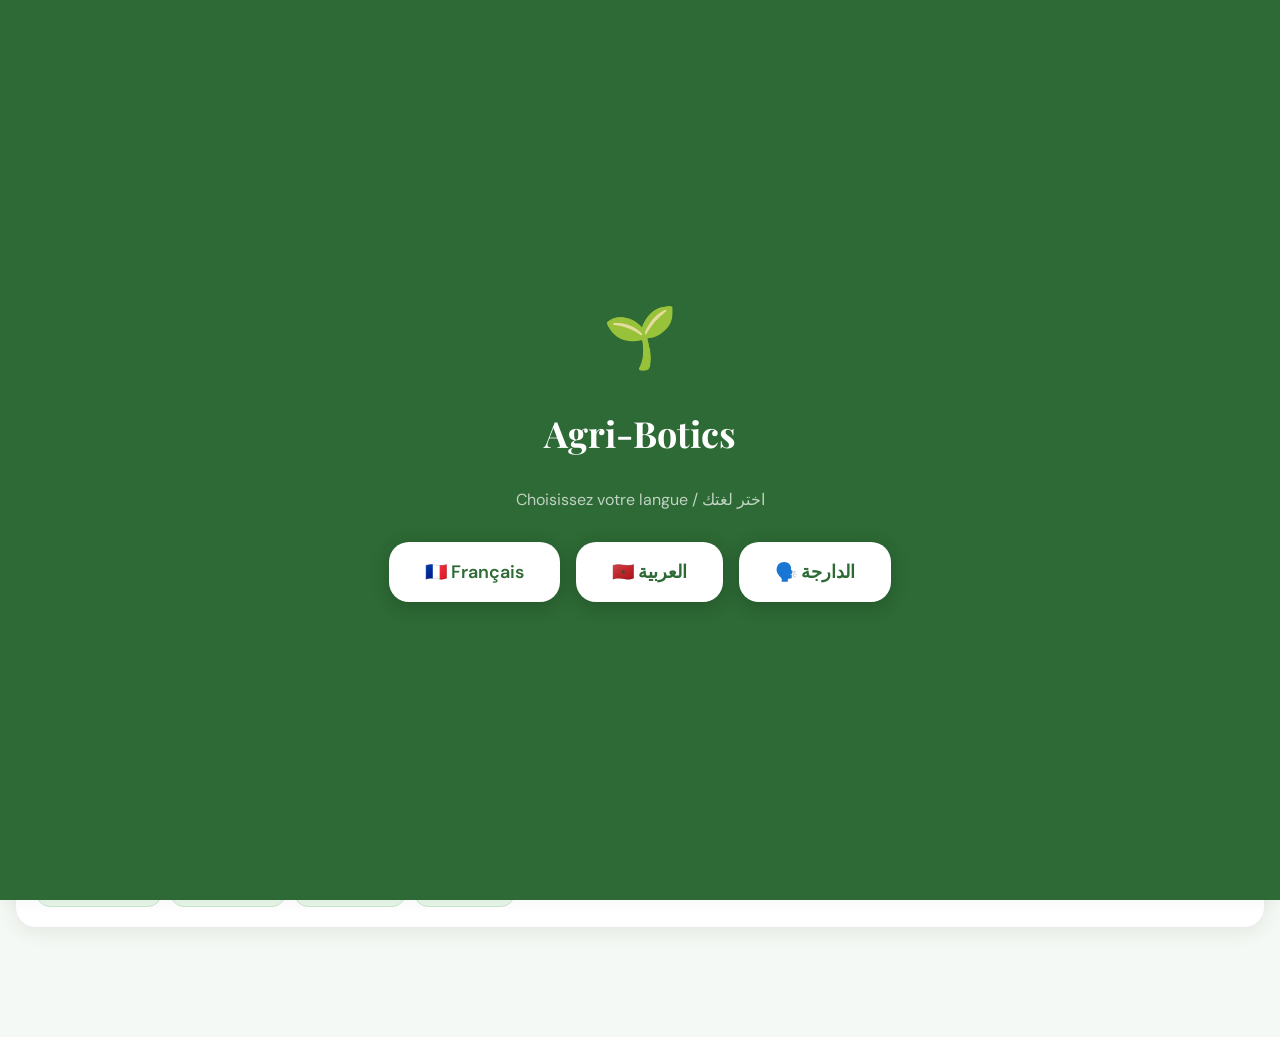
==== frontend/agribotics_v5.html @ 484e6eec "refactor: reorganize project into frontend/, backend/, raspberry_pi/ folders Agent-Logs-Url: https:/" ====
<!DOCTYPE html>
<html lang="fr">
<head>
<meta charset="UTF-8">
<meta name="viewport" content="width=device-width, initial-scale=1.0">
<title>Agri-Botics</title>
<link href="https://fonts.googleapis.com/css2?family=Playfair+Display:wght@700&family=DM+Sans:wght@300;400;500;600&display=swap" rel="stylesheet">
<link rel="stylesheet" href="css/style.css">
</head>
<body>

<!-- TOAST -->
<div class="toast" id="toast"></div>

<!-- LANGUAGE SCREEN -->
<div id="lang-screen">
  <div style="font-size:60px">🌱</div>
  <h1>Agri-Botics</h1>
  <p>Choisissez votre langue / اختر لغتك</p>
  <div class="lang-btns">
    <button class="lang-btn" onclick="chooseLang('fr')">🇫🇷 Français</button>
    <button class="lang-btn" onclick="chooseLang('ar')">🇲🇦 العربية</button>
    <button class="lang-btn" onclick="chooseLang('da')">🗣️ الدارجة</button>
  </div>
</div>

<!-- HEADER -->
<header>
  <h1>🌱 Agri-Botics</h1>
  <div class="header-right">
    <div class="status-dot"></div>
    <span class="status-txt" id="statusTxt">Robot actif</span>
    <span class="lang-badge" onclick="document.getElementById('lang-screen').style.display='flex'" id="langBadge">FR</span>
  </div>
</header>

<!-- PAGES -->
<main class="main">

  <!-- ===== PAGE AGRICULTEUR ===== -->
  <div class="page active" id="page-farmer">

    <div class="farmer-greeting">
      <div class="greeting-emoji">👨‍🌾</div>
      <h2 id="greet-title">Bonjour !</h2>
      <p id="greet-sub">Voici l'état de votre champ aujourd'hui</p>
    </div>

    <div class="gauge-grid">
      <div class="gauge-card warn">
        <div class="gauge-emoji">💧</div>
        <div class="gauge-label" id="lbl-water">Eau dans le sol</div>
        <div class="gauge-faces">
          <span class="gauge-face">😰</span>
          <span class="gauge-face active">😐</span>
          <span class="gauge-face">😊</span>
        </div>
        <span class="gauge-status warn" id="stat-water">Arrosage bientôt</span>
      </div>
      <div class="gauge-card good">
        <div class="gauge-emoji">🧪</div>
        <div class="gauge-label" id="lbl-ph">Qualité du sol</div>
        <div class="gauge-faces">
          <span class="gauge-face">😰</span>
          <span class="gauge-face">😐</span>
          <span class="gauge-face active">😊</span>
        </div>
        <span class="gauge-status good" id="stat-ph">Très bien !</span>
      </div>
      <div class="gauge-card bad">
        <div class="gauge-emoji">⚡</div>
        <div class="gauge-label" id="lbl-npk">Conductivité (Salinité)</div>
        <div class="gauge-faces">
          <span class="gauge-face">😰</span>
          <span class="gauge-face">😐</span>
          <span class="gauge-face active">😊</span>
        </div>
        <span class="gauge-status good" id="stat-npk">Sels équilibrés</span>
      </div>
      <div class="gauge-card good">
        <div class="gauge-emoji">🌡️</div>
        <div class="gauge-label" id="lbl-temp">Température</div>
        <div class="gauge-faces">
          <span class="gauge-face">😰</span>
          <span class="gauge-face">😐</span>
          <span class="gauge-face active">😊</span>
        </div>
        <span class="gauge-status good" id="stat-temp">Parfait !</span>
      </div>
    </div>

    <!-- CHATBOT -->
    <div class="chatbot-card">
      <div class="chatbot-title">🎙️ <span id="chat-title">Posez votre question</span></div>
      <div class="chat-messages" id="chatMessages">
        <div class="chat-bubble bot" id="chat-welcome">Bonjour ! Je suis votre assistant agricole. Posez-moi une question sur votre champ, ou appuyez sur le micro pour parler 🎙️</div>
      </div>
      <div class="chat-input-row">
        <input class="chat-input" id="chatInput" placeholder="Écrire une question..." onkeypress="if(event.key==='Enter')sendChat()"/>
        <button class="mic-btn" id="micBtn" onclick="toggleMic()">🎙️</button>
        <button class="send-btn" onclick="sendChat()">➤</button>
      </div>
      <div class="suggested-questions" id="sugQuestions">
        <span class="sug-q" onclick="askSuggested(this)">💧 Quand arroser ?</span>
        <span class="sug-q" onclick="askSuggested(this)">🌿 Quel engrais ?</span>
        <span class="sug-q" onclick="askSuggested(this)">📍 Quelle zone ?</span>
        <span class="sug-q" onclick="askSuggested(this)">🤖 Robot où ?</span>
      </div>
    </div>
  </div>

  <!-- ===== PAGE EXPERT ===== -->
  <div class="page" id="page-expert">
    <div class="expert-section">
      <div class="section-title">📊 Données sol — Dernière mesure</div>
      <div class="data-grid">
        <div class="data-card warn">
          <div class="data-name">Humidité</div>
          <div class="data-value">42<span class="data-unit"> %</span></div>
          <div class="data-range">Optimal : 50–70%</div>
          <div class="data-bar"><div class="data-bar-fill" style="width:60%;background:var(--orange)"></div></div>
        </div>
        <div class="data-card">
          <div class="data-name">pH</div>
          <div class="data-value">6.4</div>
          <div class="data-range">Optimal : 6.0–7.0</div>
          <div class="data-bar"><div class="data-bar-fill" style="width:72%;background:var(--green-light)"></div></div>
        </div>
        <div class="data-card">
          <div class="data-name">Conductivité (Salinité)</div>
          <div class="data-value">1.8<span class="data-unit"> mS/cm</span></div>
          <div class="data-range">Seuil : &lt; 3.0 mS/cm</div>
          <div class="data-bar"><div class="data-bar-fill" style="width:60%;background:var(--green-light)"></div></div>
        </div>
        <div class="data-card">
          <div class="data-name">Température</div>
          <div class="data-value">18<span class="data-unit"> °C</span></div>
          <div class="data-range">Optimal : 15–25°C</div>
          <div class="data-bar"><div class="data-bar-fill" style="width:52%;background:var(--green-light)"></div></div>
        </div>
      </div>
    </div>

    <div class="expert-section">
      <div class="section-title">🌿 NPK — mg/kg</div>
      <div class="npk-row">
        <div class="npk-card" style="border-top:3px solid #2d6a35">
          <div class="npk-letter" style="color:#2d6a35">N</div>
          <div class="npk-name">Azote</div>
          <div class="npk-val" style="color:var(--red)">18</div>
          <div class="npk-unit">mg/kg <br><span style="color:var(--red);font-size:10px">▼ Déficit (seuil: 30)</span></div>
        </div>
        <div class="npk-card" style="border-top:3px solid #a8d5ae">
          <div class="npk-letter" style="color:#a8d5ae">P</div>
          <div class="npk-name">Phosphore</div>
          <div class="npk-val" style="color:var(--green)">64</div>
          <div class="npk-unit">mg/kg <br><span style="color:var(--green);font-size:10px">✓ Normal (40–80)</span></div>
        </div>
        <div class="npk-card" style="border-top:3px solid #f9c74f">
          <div class="npk-letter" style="color:#f9c74f">K</div>
          <div class="npk-name">Potassium</div>
          <div class="npk-val" style="color:var(--green)">185</div>
          <div class="npk-unit">mg/kg <br><span style="color:var(--green);font-size:10px">✓ Optimal (150–250)</span></div>
        </div>
      </div>
    </div>

    <div class="expert-section">
      <div class="section-title">📈 Historique pH — 7 jours</div>
      <div class="history-card">
        <canvas id="phHistChart" height="80"></canvas>
      </div>
    </div>

    <div class="expert-section">
      <div class="section-title">🤖 État robot</div>
      <div class="data-grid">
        <div class="data-card">
          <div class="data-name">Batterie</div>
          <div class="data-value">74<span class="data-unit"> %</span></div>
          <div class="data-bar"><div class="data-bar-fill" style="width:74%;background:var(--green-light)"></div></div>
        </div>
        <div class="data-card">
          <div class="data-name">Panneau solaire</div>
          <div class="data-value">61<span class="data-unit"> %</span></div>
          <div class="data-bar"><div class="data-bar-fill" style="width:61%;background:#f9c74f"></div></div>
        </div>
        <div class="data-card">
          <div class="data-name">Mesures effectuées</div>
          <div class="data-value">17<span class="data-unit"> /36</span></div>
          <div class="data-bar"><div class="data-bar-fill" style="width:47%;background:var(--green-light)"></div></div>
        </div>
        <div class="data-card">
          <div class="data-name">Zone active</div>
          <div class="data-value" style="font-size:18px">A3</div>
          <div class="data-range">Point 17 en cours</div>
        </div>
      </div>
    </div>
  </div>

  <!-- ===== PAGE CARTE ===== -->
  <div class="page" id="page-map">
    <div class="map-var-scroll" id="mapVarBtns">
      <button class="map-var-btn active" onclick="setVar('humidity',this)">💧 Humidité</button>
      <button class="map-var-btn" onclick="setVar('ph',this)">🧪 pH</button>
      <button class="map-var-btn" onclick="setVar('ec',this)">⚡ Conductivité (Salinité)</button>
      <button class="map-var-btn" onclick="setVar('temp',this)">🌡️ Température</button>
      <button class="map-var-btn" onclick="setVar('npk',this)">🌿 NPK</button>
      <button class="map-var-btn" onclick="setVar('reco',this)">💡 Recommandations</button>
    </div>
    <div class="map-wrap">
      <div class="map-title" id="mapVarLabel">💧 Humidité du sol</div>
      <div class="map-container">
        <canvas id="fieldMap" height="360"></canvas>
        <div class="map-tooltip" id="mapTooltip"></div>
      </div>
      <div id="mapScaleBar" class="map-scale-bar"></div>
      <div id="mapScaleLabels" class="map-scale-labels"></div>
      <div class="map-legend-wrap" id="mapLegend"></div>
    </div>
    <div class="zone-detail" id="zoneDetail">
      <div class="zone-detail-title" id="zoneDetailTitle"></div>
      <div class="zone-tags" id="zoneDetailTags"></div>
    </div>
  </div>


  <!-- ===== PAGE RECOMMANDATIONS ===== -->
  <div class="page" id="page-reco">

    <!-- Hero météo -->
    <div class="reco-hero">
      <h2>💡 Centre de Recommandations</h2>
      <p>IA + Open-Meteo · Ben Guerir, Maroc</p>
      <div class="reco-weather-row">
        <div class="reco-weather-chip">☀️ 24°C</div>
        <div class="reco-weather-chip">💧 12% HR</div>
        <div class="reco-weather-chip">🌬️ 18 km/h</div>
        <div class="reco-weather-chip">🌧️ 0 mm/3j</div>
      </div>
    </div>

    <!-- Onglets des 3 modules -->
    <div class="reco-tabs">
      <button class="reco-tab active" onclick="showRecoTab('practices',this)">
        <span class="rtab-icon">🧪</span>
        <span>Pratiques sol</span>
      </button>
      <button class="reco-tab tab-culture" onclick="showRecoTab('cultures',this)">
        <span class="rtab-icon">🌾</span>
        <span>Cultures</span>
      </button>
      <button class="reco-tab tab-temporal" onclick="showRecoTab('temporal',this)">
        <span class="rtab-icon">📈</span>
        <span>Évolution</span>
      </button>
    </div>

    <!-- ── SOUS-PAGE 1 : PRATIQUES SOL ── -->
    <div class="reco-subpage active" id="reco-practices">

      <!-- Prévisions météo 5 jours -->
      <div class="weather-banner">
        <div class="weather-main-icon">☀️</div>
        <div class="weather-info">
          <div class="w-temp">24°C</div>
          <div class="w-desc">Ciel dégagé · Ben Guerir</div>
          <div class="w-detail">Vent 18 km/h · Humidité air 12% · Pression 1013 hPa</div>
        </div>
      </div>
      <div class="weather-forecast">
        <div class="forecast-chip"><div class="fc-day">Auj.</div><div class="fc-icon">☀️</div><div class="fc-temp">24°</div><div class="fc-rain">0 mm</div></div>
        <div class="forecast-chip"><div class="fc-day">Mar.</div><div class="fc-icon">🌤️</div><div class="fc-temp">22°</div><div class="fc-rain">0 mm</div></div>
        <div class="forecast-chip"><div class="fc-day">Mer.</div><div class="fc-icon">⛅</div><div class="fc-temp">19°</div><div class="fc-rain">3 mm</div></div>
        <div class="forecast-chip"><div class="fc-day">Jeu.</div><div class="fc-icon">🌧️</div><div class="fc-temp">16°</div><div class="fc-rain">12 mm</div></div>
        <div class="forecast-chip"><div class="fc-day">Ven.</div><div class="fc-icon">🌤️</div><div class="fc-temp">20°</div><div class="fc-rain">1 mm</div></div>
      </div>

      <!-- Recommandations par zone -->
      <div class="section-title">🗺️ Actions par zone — Modèle ML + Météo</div>
      <div class="zone-practice-list" id="zonePracticeList">
        <!-- Injected by renderSoilPractices() -->
      </div>
    </div>

    <!-- ── SOUS-PAGE 2 : CULTURES ── -->
    <div class="reco-subpage" id="reco-cultures">

      <div class="section-title">🌾 Cultures adaptées à votre sol</div>
      <p style="font-size:12px;color:var(--grey);margin-bottom:12px">Calculé sur les mesures moyennes de la parcelle · Modèle Random Forest</p>

      <div class="culture-filter-row">
        <button class="culture-filter-btn active" onclick="filterCultures('all',this)">Tout</button>
        <button class="culture-filter-btn" onclick="filterCultures('cereale',this)">🌾 Céréales</button>
        <button class="culture-filter-btn" onclick="filterCultures('legume',this)">🥕 Légumes</button>
        <button class="culture-filter-btn" onclick="filterCultures('fruit',this)">🍅 Fruits</button>
        <button class="culture-filter-btn" onclick="filterCultures('legumineuse',this)">🫘 Légumineuses</button>
      </div>

      <!-- Culture detail panel (shown on click) -->
      <div class="culture-detail-panel" id="cultureDetailPanel">
        <div class="cdp-header">
          <div class="cdp-emoji" id="cdpEmoji">🌾</div>
          <div class="cdp-info">
            <h3 id="cdpName">Blé tendre</h3>
            <p id="cdpDesc">Céréale · Saison : Oct–Mai</p>
          </div>
        </div>
        <div class="cdp-params" id="cdpParams"></div>
      </div>

      <div class="culture-grid" id="cultureGrid">
        <!-- injected by JS -->
      </div>

    </div>

    <!-- ── SOUS-PAGE 3 : SUIVI TEMPOREL ── -->
    <div class="reco-subpage" id="reco-temporal">

      <div class="section-title">📈 Évolution inter-sessions</div>
      <p style="font-size:12px;color:var(--grey);margin-bottom:12px">Comparer les sessions pour mesurer l'effet des recommandations</p>

      <div class="temporal-session-selector" id="sessionSelector">
        <div class="session-chip active" onclick="selectSession(0,this)">Session 1<br><span style="font-weight:400;font-size:9px">08 Mar</span></div>
        <div class="session-chip" onclick="selectSession(1,this)">Session 2<br><span style="font-weight:400;font-size:9px">10 Mar</span></div>
        <div class="session-chip" onclick="selectSession(2,this)">Session 3<br><span style="font-weight:400;font-size:9px">12 Mar</span></div>
        <div class="session-chip" style="border-style:dashed;color:var(--grey);opacity:0.5">+ Nouvelle</div>
      </div>

      <!-- Insight IA -->
      <div class="temporal-insight-card">
        <div class="tic-title">💡 Analyse IA — Tendance globale</div>
        <div class="tic-body" id="temporalInsight">
          Entre la session 1 et la session 3, le pH moyen a progressé de +0.4 (4.8 → 5.2) suite à l'apport de chaux sur B2.
          L'humidité est stable. L'azote reste déficitaire en A1 — l'apport d'urée recommandé n'a pas encore été appliqué.
        </div>
      </div>

      <!-- Évolution pH -->
      <div class="temporal-evolution-card">
        <div class="tec-header">
          <span class="tec-param">🧪 pH moyen parcelle</span>
          <span class="tec-delta up" id="delta-ph">▲ +0.4</span>
        </div>
        <div class="tec-chart"><canvas id="temporalPhChart" height="70"></canvas></div>
      </div>

      <!-- Évolution humidité -->
      <div class="temporal-evolution-card">
        <div class="tec-header">
          <span class="tec-param">💧 Humidité moyenne</span>
          <span class="tec-delta flat" id="delta-hum">→ stable</span>
        </div>
        <div class="tec-chart"><canvas id="temporalHumChart" height="70"></canvas></div>
      </div>

      <!-- Évolution N -->
      <div class="temporal-evolution-card">
        <div class="tec-header">
          <span class="tec-param">🌿 Azote (N) moyen</span>
          <span class="tec-delta down" id="delta-n">▼ −3</span>
        </div>
        <div class="tec-chart"><canvas id="temporalNChart" height="70"></canvas></div>
      </div>

      <!-- Heatmap zones x sessions -->
      <div class="temporal-heatmap-wrap">
        <div class="thm-title">Score de santé sol par zone — 3 sessions</div>
        <div class="temporal-heatmap" id="temporalHeatmap"></div>
      </div>

    </div>

  </div>

</main>

<!-- BOTTOM NAV -->
<nav class="bottom-nav">
  <button class="bnav-item active" onclick="showPage('farmer',this)">
    <span class="bnav-icon">👨‍🌾</span>
    <span class="bnav-label" id="nav-farmer">Agriculteur</span>
  </button>
  <button class="bnav-item" onclick="showPage('map',this)">
    <span class="bnav-icon">🗺️</span>
    <span class="bnav-label" id="nav-map">Carte</span>
  </button>
  <button class="bnav-item" onclick="showPage('expert',this)">
    <span class="bnav-icon">🔬</span>
    <span class="bnav-label" id="nav-expert">Expert</span>
  </button>
  <button class="bnav-item" onclick="showPage('reco',this)">
    <span class="bnav-icon">💡</span>
    <span class="bnav-label" id="nav-reco">Conseils</span>
  </button>
</nav>

<script src="js/data_model.js"></script>
<script src="js/map.js"></script>
<script src="js/charts.js"></script>
<script src="js/chatbot.js"></script>
<script src="js/app.js"></script>
</body>
</html>
---- frontend/css/style.css ----
:root {
  --green: #2d6a35;
  --green-light: #4a9c55;
  --green-pale: #e8f5e9;
  --earth: #8B6914;
  --red: #c0392b;
  --orange: #e6a817;
  --white: #ffffff;
  --bg: #f5f9f5;
  --text: #1a2e1a;
  --grey: #6b8f6e;
  --border: #c8e6cc;
  --shadow: 0 4px 20px rgba(26,61,31,0.10);
}
* { margin:0; padding:0; box-sizing:border-box; }
body { font-family:'DM Sans',sans-serif; background:var(--bg); color:var(--text); min-height:100vh; }

/* ======== LANGUE SCREEN ======== */
#lang-screen {
  position:fixed; inset:0; background:var(--green);
  display:flex; flex-direction:column; align-items:center; justify-content:center;
  z-index:999; gap:32px;
}
#lang-screen h1 {
  font-family:'Playfair Display',serif; color:white; font-size:36px; text-align:center;
}
#lang-screen p { color:rgba(255,255,255,0.7); font-size:16px; }
.lang-btns { display:flex; gap:16px; flex-wrap:wrap; justify-content:center; }
.lang-btn {
  background:white; border:none; border-radius:20px;
  padding:18px 36px; font-size:18px; cursor:pointer;
  font-family:'DM Sans',sans-serif; font-weight:600; color:var(--green);
  box-shadow:0 4px 20px rgba(0,0,0,0.2); transition:transform 0.2s;
}
.lang-btn:hover { transform:scale(1.05); }

/* ======== HEADER ======== */
header {
  background:var(--green); color:white;
  padding:14px 24px; display:flex; align-items:center; justify-content:space-between;
  box-shadow:0 2px 12px rgba(0,0,0,0.15);
}
header h1 { font-family:'Playfair Display',serif; font-size:22px; }
.header-right { display:flex; align-items:center; gap:10px; }
.status-dot { width:9px; height:9px; border-radius:50%; background:#a8e6ae; animation:pulse 2s infinite; }
@keyframes pulse{0%,100%{opacity:1}50%{opacity:0.4}}
.status-txt { font-size:12px; color:rgba(255,255,255,0.8); }
.lang-badge {
  background:rgba(255,255,255,0.2); border-radius:20px;
  padding:4px 12px; font-size:12px; cursor:pointer;
}

/* ======== BOTTOM NAV ======== */
.bottom-nav {
  position:fixed; bottom:0; left:0; right:0;
  background:white; border-top:1px solid var(--border);
  display:flex; box-shadow:0 -4px 20px rgba(0,0,0,0.08);
  z-index:100;
}
.bnav-item {
  flex:1; display:flex; flex-direction:column; align-items:center;
  padding:10px 4px 14px; cursor:pointer; transition:all 0.2s;
  border:none; background:transparent; gap:4px;
}
.bnav-item .bnav-icon { font-size:26px; }
.bnav-item .bnav-label { font-size:11px; color:var(--grey); font-weight:500; }
.bnav-item.active .bnav-label { color:var(--green); font-weight:600; }
.bnav-item.active .bnav-icon { transform:scale(1.15); }
.bnav-item.active { background:var(--green-pale); }

/* ======== MAIN ======== */
.main { padding:20px 16px 90px; }

/* ======== PAGES ======== */
.page { display:none; }
.page.active { display:block; animation:fadeIn 0.3s ease; }
@keyframes fadeIn{from{opacity:0;transform:translateY(8px)}to{opacity:1;transform:translateY(0)}}

/* ======== PAGE AGRICULTEUR ======== */
.farmer-greeting {
  background:var(--green); color:white; border-radius:20px;
  padding:20px; margin-bottom:20px; text-align:center;
}
.farmer-greeting .greeting-emoji { font-size:48px; margin-bottom:8px; }
.farmer-greeting h2 { font-size:20px; font-weight:600; margin-bottom:4px; }
.farmer-greeting p { font-size:14px; opacity:0.85; }

.gauge-grid { display:grid; grid-template-columns:1fr 1fr; gap:12px; margin-bottom:20px; }
.gauge-card {
  background:white; border-radius:18px; padding:18px;
  box-shadow:var(--shadow); text-align:center; border:2px solid transparent;
  transition:border-color 0.3s;
}
.gauge-card.bad { border-color:var(--red); }
.gauge-card.warn { border-color:var(--orange); }
.gauge-card.good { border-color:var(--green-light); }
.gauge-emoji { font-size:44px; margin-bottom:6px; }
.gauge-label { font-size:13px; font-weight:600; color:var(--text); margin-bottom:8px; }
.gauge-faces { display:flex; justify-content:center; gap:4px; margin-bottom:6px; }
.gauge-face { font-size:22px; opacity:0.25; transition:all 0.3s; }
.gauge-face.active { opacity:1; transform:scale(1.3); }
.gauge-status { font-size:12px; font-weight:600; padding:4px 12px; border-radius:20px; }
.gauge-status.good { background:#e8f5e9; color:var(--green); }
.gauge-status.warn { background:#fff8e1; color:var(--earth); }
.gauge-status.bad { background:#fdecea; color:var(--red); }

/* CHATBOT */
.chatbot-card {
  background:white; border-radius:20px; padding:20px;
  box-shadow:var(--shadow); margin-bottom:20px;
}
.chatbot-title { font-size:15px; font-weight:600; margin-bottom:14px; display:flex; align-items:center; gap:8px; }
.chat-messages { min-height:100px; max-height:220px; overflow-y:auto; margin-bottom:12px; display:flex; flex-direction:column; gap:10px; }
.chat-bubble {
  padding:10px 14px; border-radius:16px; font-size:13px; max-width:85%; line-height:1.5;
}
.chat-bubble.bot { background:var(--green-pale); color:var(--text); align-self:flex-start; border-bottom-left-radius:4px; }
.chat-bubble.user { background:var(--green); color:white; align-self:flex-end; border-bottom-right-radius:4px; }
.chat-input-row { display:flex; gap:8px; }
.chat-input {
  flex:1; border:1px solid var(--border); border-radius:12px;
  padding:10px 14px; font-size:13px; font-family:'DM Sans',sans-serif;
  outline:none;
}
.chat-input:focus { border-color:var(--green); }
.mic-btn {
  width:44px; height:44px; border-radius:12px; border:none;
  background:var(--green); color:white; font-size:20px; cursor:pointer;
  display:flex; align-items:center; justify-content:center; transition:all 0.2s;
  flex-shrink:0;
}
.mic-btn.listening { background:var(--red); animation:pulse 0.8s infinite; }
.send-btn {
  width:44px; height:44px; border-radius:12px; border:none;
  background:var(--green-light); color:white; font-size:18px; cursor:pointer;
  flex-shrink:0;
}
.suggested-questions { display:flex; gap:8px; flex-wrap:wrap; margin-top:10px; }
.sug-q {
  background:var(--green-pale); border:1px solid var(--border);
  border-radius:20px; padding:6px 12px; font-size:11px; cursor:pointer;
  color:var(--green); font-weight:500; transition:background 0.2s;
}
.sug-q:hover { background:var(--border); }

/* ======== PAGE EXPERT ======== */
.expert-section { margin-bottom:20px; }
.section-title {
  font-size:13px; font-weight:700; letter-spacing:1px; text-transform:uppercase;
  color:var(--grey); margin-bottom:12px; display:flex; align-items:center; gap:6px;
}
.data-grid { display:grid; grid-template-columns:1fr 1fr; gap:10px; }
.data-card {
  background:white; border-radius:14px; padding:14px;
  box-shadow:var(--shadow); border-left:3px solid var(--green-light);
}
.data-card.warn { border-left-color:var(--orange); }
.data-card.bad { border-left-color:var(--red); }
.data-name { font-size:11px; color:var(--grey); text-transform:uppercase; letter-spacing:0.8px; }
.data-value { font-size:24px; font-weight:700; color:var(--text); margin:2px 0; }
.data-unit { font-size:12px; color:var(--grey); }
.data-range { font-size:11px; color:var(--grey); margin-top:4px; }
.data-bar { height:6px; background:#e8f5e9; border-radius:6px; margin-top:8px; overflow:hidden; }
.data-bar-fill { height:100%; border-radius:6px; }

.npk-row { display:grid; grid-template-columns:1fr 1fr 1fr; gap:10px; margin-bottom:20px; }
.npk-card {
  background:white; border-radius:14px; padding:14px;
  box-shadow:var(--shadow); text-align:center;
}
.npk-letter { font-size:28px; font-weight:700; }
.npk-name { font-size:10px; color:var(--grey); margin-bottom:6px; }
.npk-val { font-size:18px; font-weight:600; }
.npk-unit { font-size:10px; color:var(--grey); }

.history-card {
  background:white; border-radius:14px; padding:16px; box-shadow:var(--shadow);
}
.mini-chart { height:80px; position:relative; }
.mini-chart canvas { width:100%; height:100%; }

/* ======== PAGE CARTE ======== */
.map-header { display:flex; justify-content:space-between; align-items:center; margin-bottom:12px; }
.map-var-scroll { display:flex; gap:8px; overflow-x:auto; padding-bottom:4px; margin-bottom:12px; }
.map-var-scroll::-webkit-scrollbar { display:none; }
.map-var-btn {
  flex-shrink:0; padding:6px 14px; border-radius:20px; font-size:12px;
  border:1px solid var(--border); background:white; cursor:pointer;
  color:var(--grey); font-weight:500; transition:all 0.2s;
}
.map-var-btn.active { background:var(--green); color:white; border-color:var(--green); }

.map-wrap {
  background: linear-gradient(160deg, #1a3d1f 0%, #2d5a20 50%, #3a6b2a 100%);
  border-radius:20px; padding:14px; box-shadow:var(--shadow); margin-bottom:16px;
  position:relative; overflow:hidden;
}
.map-wrap::before {
  content:''; position:absolute; inset:0;
  background: radial-gradient(ellipse at 30% 20%, rgba(255,255,255,0.04) 0%, transparent 60%),
              radial-gradient(ellipse at 80% 80%, rgba(0,0,0,0.15) 0%, transparent 50%);
  pointer-events:none; z-index:1;
}
.map-title { color:rgba(255,255,255,0.7); font-size:11px; letter-spacing:1px; text-transform:uppercase; margin-bottom:8px; position:relative; z-index:2; }
.map-container { position:relative; z-index:2; }
#fieldMap { width:100%; border-radius:12px; display:block; cursor:crosshair; }
.map-legend-wrap { display:flex; gap:8px; flex-wrap:wrap; margin-top:10px; position:relative; z-index:2; }
.leg-item { display:flex; align-items:center; gap:5px; font-size:11px; color:rgba(255,255,255,0.75); }
.leg-dot { width:14px; height:14px; border-radius:4px; }
.map-scale-bar { height:8px; border-radius:4px; margin-top:8px; position:relative; z-index:2; }
.map-scale-labels { display:flex; justify-content:space-between; margin-top:3px; font-size:10px; color:rgba(255,255,255,0.6); }
.map-tooltip {
  position:absolute; background:rgba(10,30,12,0.92); color:white;
  padding:8px 12px; border-radius:10px; font-size:12px; pointer-events:none;
  z-index:50; display:none; white-space:nowrap; backdrop-filter:blur(4px);
  border:1px solid rgba(255,255,255,0.15); box-shadow:0 4px 12px rgba(0,0,0,0.3);
}
.map-tooltip.show { display:block; }
.zone-detail {
  background:white; border-radius:14px; padding:16px; box-shadow:var(--shadow); display:none;
}
.zone-detail.visible { display:block; animation:fadeIn 0.3s ease; }
.zone-detail-title { font-size:15px; font-weight:700; margin-bottom:10px; }
.zone-tags { display:flex; gap:8px; flex-wrap:wrap; }
.zone-tag { padding:4px 12px; border-radius:20px; font-size:12px; font-weight:600; }

/* ======== TOOLTIP ======== */
.toast {
  position:fixed; bottom:90px; left:50%; transform:translateX(-50%);
  background:var(--green); color:white; padding:10px 20px; border-radius:20px;
  font-size:13px; opacity:0; transition:opacity 0.3s; z-index:200; pointer-events:none;
}
.toast.show { opacity:1; }

/* ======== PAGE RECOMMANDATIONS ======== */
.reco-hero {
  background: linear-gradient(135deg, #1B5E20 0%, #2E7D32 60%, #1565C0 100%);
  border-radius: 20px; padding: 20px; margin-bottom: 18px; color: white; position: relative; overflow: hidden;
}
.reco-hero::before {
  content:''; position:absolute; inset:0;
  background: radial-gradient(ellipse at 80% 20%, rgba(255,255,255,0.07) 0%, transparent 60%);
  pointer-events:none;
}
.reco-hero h2 { font-size:18px; font-weight:700; margin-bottom:4px; position:relative; z-index:1; }
.reco-hero p  { font-size:12px; opacity:0.8; position:relative; z-index:1; }
.reco-weather-row {
  display:flex; gap:10px; margin-top:12px; position:relative; z-index:1;
}
.reco-weather-chip {
  background:rgba(255,255,255,0.15); border-radius:12px;
  padding:6px 12px; font-size:11px; display:flex; align-items:center; gap:5px; backdrop-filter:blur(4px);
}

/* Tab selector */
.reco-tabs {
  display:flex; background:white; border-radius:16px; padding:4px;
  box-shadow:var(--shadow); margin-bottom:18px; gap:4px;
}
.reco-tab {
  flex:1; padding:10px 6px; border:none; border-radius:12px; cursor:pointer;
  font-family:'DM Sans',sans-serif; font-size:11px; font-weight:600;
  background:transparent; color:var(--grey); transition:all 0.25s;
  display:flex; flex-direction:column; align-items:center; gap:3px;
}
.reco-tab .rtab-icon { font-size:20px; }
.reco-tab.active { background:var(--green); color:white; }
.reco-tab.active.tab-culture { background:#1565C0; }
.reco-tab.active.tab-temporal { background:#6A1B9A; }

/* Sub-pages */
.reco-subpage { display:none; }
.reco-subpage.active { display:block; animation:fadeIn 0.3s ease; }

/* ── Module 1: Pratiques sol ── */
.weather-banner {
  background: linear-gradient(90deg, #0277BD, #0288D1);
  border-radius:14px; padding:14px 16px; margin-bottom:14px;
  display:flex; align-items:center; gap:14px; color:white;
}
.weather-main-icon { font-size:40px; flex-shrink:0; }
.weather-info { flex:1; }
.weather-info .w-temp { font-size:24px; font-weight:700; }
.weather-info .w-desc { font-size:12px; opacity:0.85; }
.weather-info .w-detail { font-size:11px; opacity:0.7; margin-top:2px; }
.weather-forecast {
  display:flex; gap:8px; overflow-x:auto; padding-bottom:4px; margin-bottom:14px;
}
.weather-forecast::-webkit-scrollbar { display:none; }
.forecast-chip {
  flex-shrink:0; background:white; border-radius:12px; padding:10px 12px;
  text-align:center; box-shadow:0 2px 8px rgba(0,0,0,0.08); min-width:56px;
}
.forecast-chip .fc-day   { font-size:10px; color:var(--grey); font-weight:600; }
.forecast-chip .fc-icon  { font-size:22px; margin:2px 0; }
.forecast-chip .fc-temp  { font-size:12px; font-weight:700; color:var(--text); }
.forecast-chip .fc-rain  { font-size:10px; color:#0288D1; }

.zone-practice-list { display:flex; flex-direction:column; gap:10px; margin-bottom:14px; }
.zone-practice-card {
  background:white; border-radius:14px; padding:14px 16px;
  box-shadow:var(--shadow); border-left:4px solid var(--green-light);
  display:flex; flex-direction:column; gap:6px;
}
.zone-practice-card.urgent { border-left-color:var(--red); }
.zone-practice-card.warn   { border-left-color:var(--orange); }
.zone-practice-card.good   { border-left-color:var(--green-light); }
.zpc-header { display:flex; justify-content:space-between; align-items:center; }
.zpc-zone   { font-size:13px; font-weight:700; color:var(--text); }
.zpc-badge  { font-size:10px; font-weight:600; padding:3px 10px; border-radius:20px; }
.zpc-badge.urgent { background:#fdecea; color:var(--red); }
.zpc-badge.warn   { background:#fff8e1; color:var(--earth); }
.zpc-badge.good   { background:#e8f5e9; color:var(--green); }
.zpc-actions { display:flex; flex-wrap:wrap; gap:6px; }
.zpc-action {
  font-size:11px; padding:4px 10px; border-radius:20px; font-weight:500;
  background:var(--green-pale); color:var(--green); border:1px solid var(--border);
  display:flex; align-items:center; gap:4px;
}
.zpc-action.water  { background:#E3F2FD; color:#0277BD; border-color:#B3E5FC; }
.zpc-action.lime   { background:#FFF8E1; color:#F57F17; border-color:#FFE082; }
.zpc-action.npk    { background:#F3E5F5; color:#6A1B9A; border-color:#CE93D8; }
.zpc-shap { font-size:10px; color:var(--grey); font-style:italic; }

/* ── Module 2: Cultures ── */
.culture-filter-row {
  display:flex; gap:8px; overflow-x:auto; padding-bottom:4px; margin-bottom:14px;
}
.culture-filter-row::-webkit-scrollbar { display:none; }
.culture-filter-btn {
  flex-shrink:0; padding:5px 14px; border-radius:20px; border:1px solid var(--border);
  background:white; font-size:11px; cursor:pointer; color:var(--grey); font-weight:500;
  transition:all 0.2s;
}
.culture-filter-btn.active { background:#1565C0; color:white; border-color:#1565C0; }

.culture-grid { display:grid; grid-template-columns:1fr 1fr; gap:10px; margin-bottom:14px; }
.culture-card {
  background:white; border-radius:16px; padding:14px 12px;
  box-shadow:var(--shadow); text-align:center; position:relative; overflow:hidden;
}
.culture-card::before {
  content:''; position:absolute; top:0; left:0; right:0; height:3px;
}
.culture-card.match-high::before  { background:linear-gradient(90deg,#2E7D32,#4CAF50); }
.culture-card.match-med::before   { background:linear-gradient(90deg,#F57F17,#FFC107); }
.culture-card.match-low::before   { background:linear-gradient(90deg,#C62828,#E53935); }
.culture-emoji { font-size:36px; margin-bottom:6px; }
.culture-name  { font-size:13px; font-weight:700; color:var(--text); margin-bottom:4px; }
.culture-match-bar { height:5px; background:#e8f5e9; border-radius:5px; margin-bottom:4px; overflow:hidden; }
.culture-match-fill { height:100%; border-radius:5px; }
.culture-match-label { font-size:10px; color:var(--grey); }
.culture-detail-btn {
  margin-top:8px; width:100%; padding:5px; border:1px solid var(--border);
  border-radius:8px; background:transparent; font-size:10px; color:var(--green);
  cursor:pointer; font-weight:600;
}

/* Culture detail panel */
.culture-detail-panel {
  background:white; border-radius:16px; padding:16px;
  box-shadow:var(--shadow); margin-bottom:14px; display:none;
}
.culture-detail-panel.visible { display:block; animation:fadeIn 0.3s ease; }
.cdp-header { display:flex; align-items:center; gap:12px; margin-bottom:12px; }
.cdp-emoji { font-size:44px; }
.cdp-info h3 { font-size:16px; font-weight:700; }
.cdp-info p  { font-size:11px; color:var(--grey); }
.cdp-params { display:grid; grid-template-columns:1fr 1fr; gap:8px; }
.cdp-param  { background:var(--green-pale); border-radius:10px; padding:8px 10px; }
.cdp-param-label { font-size:10px; color:var(--grey); font-weight:600; text-transform:uppercase; }
.cdp-param-val   { font-size:13px; font-weight:700; color:var(--green); }

/* ── Module 3: Suivi temporel ── */
.temporal-session-selector {
  display:flex; gap:8px; overflow-x:auto; padding-bottom:4px; margin-bottom:14px;
}
.temporal-session-selector::-webkit-scrollbar { display:none; }
.session-chip {
  flex-shrink:0; padding:7px 14px; border-radius:20px; border:1px solid var(--border);
  background:white; font-size:11px; cursor:pointer; font-weight:600; color:var(--grey);
  transition:all 0.2s;
}
.session-chip.active { background:#6A1B9A; color:white; border-color:#6A1B9A; }

.temporal-evolution-card {
  background:white; border-radius:14px; padding:16px;
  box-shadow:var(--shadow); margin-bottom:12px;
}
.tec-header { display:flex; justify-content:space-between; align-items:center; margin-bottom:10px; }
.tec-param  { font-size:13px; font-weight:700; color:var(--text); }
.tec-delta  { font-size:13px; font-weight:700; }
.tec-delta.up   { color:var(--green); }
.tec-delta.down { color:var(--red); }
.tec-delta.flat { color:var(--grey); }
.tec-chart { height:70px; }

.temporal-insight-card {
  background:linear-gradient(135deg,#F3E5F5,#EDE7F6);
  border-radius:14px; padding:14px 16px; margin-bottom:12px;
  border-left:4px solid #6A1B9A;
}
.tic-title { font-size:13px; font-weight:700; color:#4A148C; margin-bottom:6px; }
.tic-body  { font-size:12px; color:#6A1B9A; line-height:1.6; }

.temporal-heatmap-wrap {
  background:white; border-radius:14px; padding:14px;
  box-shadow:var(--shadow); margin-bottom:14px;
}
.thm-title { font-size:12px; font-weight:700; color:var(--grey); text-transform:uppercase;
  letter-spacing:.8px; margin-bottom:10px; }
.temporal-heatmap {
  display:grid; grid-template-columns:repeat(5,1fr); gap:4px;
}
.thm-cell {
  aspect-ratio:1; border-radius:6px; display:flex; align-items:center;
  justify-content:center; font-size:9px; font-weight:700; color:white;
}
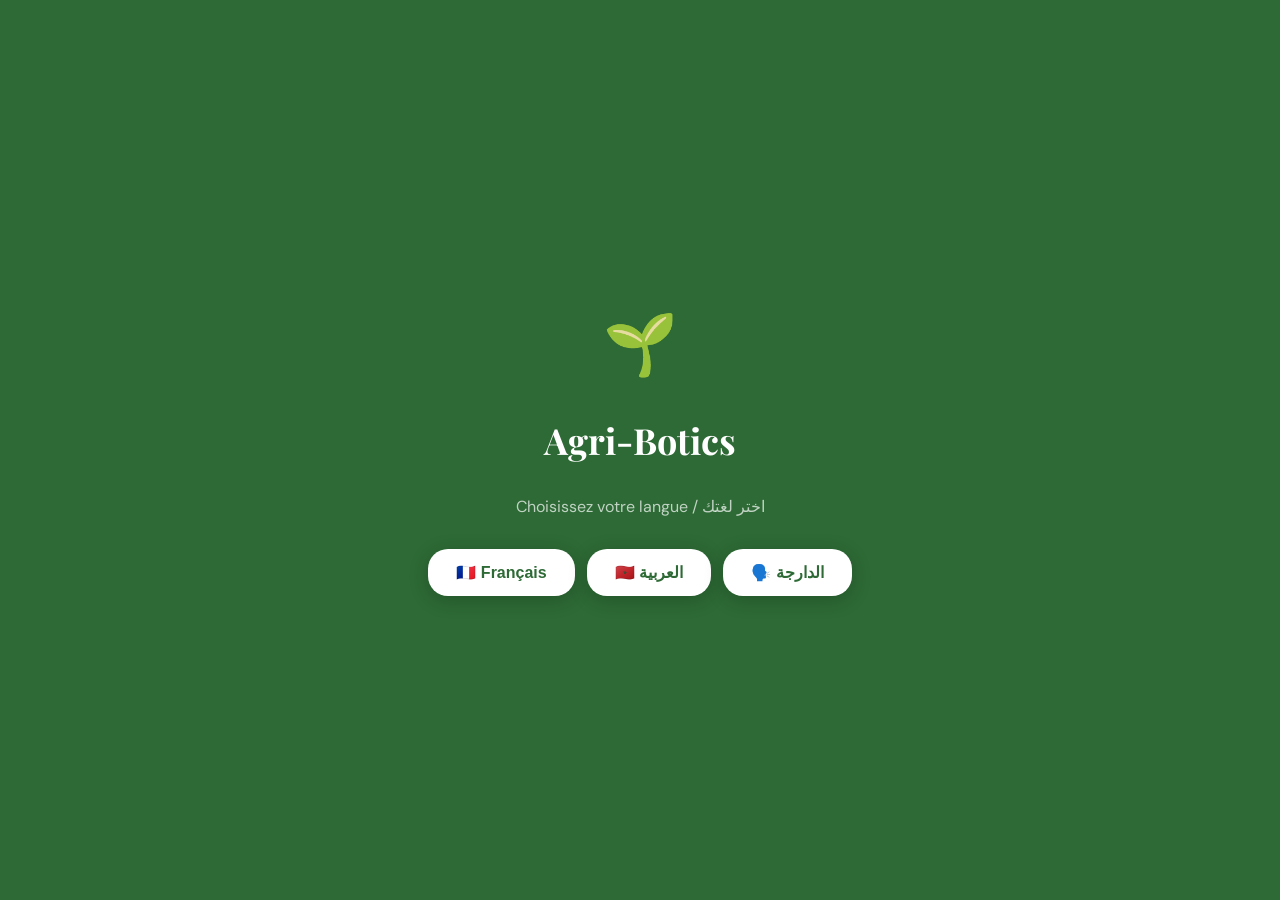
==== commit 4b0d908a: "refactor: align backend ml and raspberry modules to V1 architecture Agent-Logs-Url: https://github.c" ====
--- a/frontend/agribotics_v5.html
+++ b/frontend/agribotics_v5.html
@@ -9,10 +9,8 @@
 </head>
 <body>
 
-<!-- TOAST -->
 <div class="toast" id="toast"></div>
 
-<!-- LANGUAGE SCREEN -->
 <div id="lang-screen">
   <div style="font-size:60px">🌱</div>
   <h1>Agri-Botics</h1>
@@ -24,7 +22,6 @@
   </div>
 </div>
 
-<!-- HEADER -->
 <header>
   <h1>🌱 Agri-Botics</h1>
   <div class="header-right">
@@ -34,66 +31,46 @@
   </div>
 </header>
 
-<!-- PAGES -->
 <main class="main">
-
-  <!-- ===== PAGE AGRICULTEUR ===== -->
   <div class="page active" id="page-farmer">
-
     <div class="farmer-greeting">
       <div class="greeting-emoji">👨‍🌾</div>
       <h2 id="greet-title">Bonjour !</h2>
       <p id="greet-sub">Voici l'état de votre champ aujourd'hui</p>
     </div>
 
+    <div class="mission-strip">
+      <div><strong id="missionName">Mission</strong> · <span id="robotPoint">Point B3</span></div>
+      <div id="missionProgress">58%</div>
+    </div>
+
     <div class="gauge-grid">
       <div class="gauge-card warn">
         <div class="gauge-emoji">💧</div>
-        <div class="gauge-label" id="lbl-water">Eau dans le sol</div>
-        <div class="gauge-faces">
-          <span class="gauge-face">😰</span>
-          <span class="gauge-face active">😐</span>
-          <span class="gauge-face">😊</span>
-        </div>
+        <div class="gauge-label" id="lbl-water">Humidité</div>
         <span class="gauge-status warn" id="stat-water">Arrosage bientôt</span>
       </div>
       <div class="gauge-card good">
         <div class="gauge-emoji">🧪</div>
-        <div class="gauge-label" id="lbl-ph">Qualité du sol</div>
-        <div class="gauge-faces">
-          <span class="gauge-face">😰</span>
-          <span class="gauge-face">😐</span>
-          <span class="gauge-face active">😊</span>
-        </div>
-        <span class="gauge-status good" id="stat-ph">Très bien !</span>
+        <div class="gauge-label" id="lbl-ph">pH</div>
+        <span class="gauge-status good" id="stat-ph">Bon équilibre</span>
       </div>
-      <div class="gauge-card bad">
+      <div class="gauge-card warn">
         <div class="gauge-emoji">⚡</div>
-        <div class="gauge-label" id="lbl-npk">Conductivité (Salinité)</div>
-        <div class="gauge-faces">
-          <span class="gauge-face">😰</span>
-          <span class="gauge-face">😐</span>
-          <span class="gauge-face active">😊</span>
-        </div>
-        <span class="gauge-status good" id="stat-npk">Sels équilibrés</span>
+        <div class="gauge-label" id="lbl-ec">Conductivité</div>
+        <span class="gauge-status warn" id="stat-ec">Surveillance</span>
       </div>
       <div class="gauge-card good">
         <div class="gauge-emoji">🌡️</div>
         <div class="gauge-label" id="lbl-temp">Température</div>
-        <div class="gauge-faces">
-          <span class="gauge-face">😰</span>
-          <span class="gauge-face">😐</span>
-          <span class="gauge-face active">😊</span>
-        </div>
-        <span class="gauge-status good" id="stat-temp">Parfait !</span>
+        <span class="gauge-status good" id="stat-temp">Stable</span>
       </div>
     </div>
 
-    <!-- CHATBOT -->
     <div class="chatbot-card">
       <div class="chatbot-title">🎙️ <span id="chat-title">Posez votre question</span></div>
       <div class="chat-messages" id="chatMessages">
-        <div class="chat-bubble bot" id="chat-welcome">Bonjour ! Je suis votre assistant agricole. Posez-moi une question sur votre champ, ou appuyez sur le micro pour parler 🎙️</div>
+        <div class="chat-bubble bot" id="chat-welcome">Bonjour ! Je suis votre assistant agricole.</div>
       </div>
       <div class="chat-input-row">
         <input class="chat-input" id="chatInput" placeholder="Écrire une question..." onkeypress="if(event.key==='Enter')sendChat()"/>
@@ -102,122 +79,28 @@
       </div>
       <div class="suggested-questions" id="sugQuestions">
         <span class="sug-q" onclick="askSuggested(this)">💧 Quand arroser ?</span>
-        <span class="sug-q" onclick="askSuggested(this)">🌿 Quel engrais ?</span>
-        <span class="sug-q" onclick="askSuggested(this)">📍 Quelle zone ?</span>
-        <span class="sug-q" onclick="askSuggested(this)">🤖 Robot où ?</span>
+        <span class="sug-q" onclick="askSuggested(this)">🌾 Quelle culture choisir ?</span>
+        <span class="sug-q" onclick="askSuggested(this)">📍 Zone critique ?</span>
+        <span class="sug-q" onclick="askSuggested(this)">🤖 Où est le robot ?</span>
       </div>
     </div>
   </div>
 
-  <!-- ===== PAGE EXPERT ===== -->
-  <div class="page" id="page-expert">
-    <div class="expert-section">
-      <div class="section-title">📊 Données sol — Dernière mesure</div>
-      <div class="data-grid">
-        <div class="data-card warn">
-          <div class="data-name">Humidité</div>
-          <div class="data-value">42<span class="data-unit"> %</span></div>
-          <div class="data-range">Optimal : 50–70%</div>
-          <div class="data-bar"><div class="data-bar-fill" style="width:60%;background:var(--orange)"></div></div>
-        </div>
-        <div class="data-card">
-          <div class="data-name">pH</div>
-          <div class="data-value">6.4</div>
-          <div class="data-range">Optimal : 6.0–7.0</div>
-          <div class="data-bar"><div class="data-bar-fill" style="width:72%;background:var(--green-light)"></div></div>
-        </div>
-        <div class="data-card">
-          <div class="data-name">Conductivité (Salinité)</div>
-          <div class="data-value">1.8<span class="data-unit"> mS/cm</span></div>
-          <div class="data-range">Seuil : &lt; 3.0 mS/cm</div>
-          <div class="data-bar"><div class="data-bar-fill" style="width:60%;background:var(--green-light)"></div></div>
-        </div>
-        <div class="data-card">
-          <div class="data-name">Température</div>
-          <div class="data-value">18<span class="data-unit"> °C</span></div>
-          <div class="data-range">Optimal : 15–25°C</div>
-          <div class="data-bar"><div class="data-bar-fill" style="width:52%;background:var(--green-light)"></div></div>
-        </div>
-      </div>
-    </div>
-
-    <div class="expert-section">
-      <div class="section-title">🌿 NPK — mg/kg</div>
-      <div class="npk-row">
-        <div class="npk-card" style="border-top:3px solid #2d6a35">
-          <div class="npk-letter" style="color:#2d6a35">N</div>
-          <div class="npk-name">Azote</div>
-          <div class="npk-val" style="color:var(--red)">18</div>
-          <div class="npk-unit">mg/kg <br><span style="color:var(--red);font-size:10px">▼ Déficit (seuil: 30)</span></div>
-        </div>
-        <div class="npk-card" style="border-top:3px solid #a8d5ae">
-          <div class="npk-letter" style="color:#a8d5ae">P</div>
-          <div class="npk-name">Phosphore</div>
-          <div class="npk-val" style="color:var(--green)">64</div>
-          <div class="npk-unit">mg/kg <br><span style="color:var(--green);font-size:10px">✓ Normal (40–80)</span></div>
-        </div>
-        <div class="npk-card" style="border-top:3px solid #f9c74f">
-          <div class="npk-letter" style="color:#f9c74f">K</div>
-          <div class="npk-name">Potassium</div>
-          <div class="npk-val" style="color:var(--green)">185</div>
-          <div class="npk-unit">mg/kg <br><span style="color:var(--green);font-size:10px">✓ Optimal (150–250)</span></div>
-        </div>
-      </div>
-    </div>
-
-    <div class="expert-section">
-      <div class="section-title">📈 Historique pH — 7 jours</div>
-      <div class="history-card">
-        <canvas id="phHistChart" height="80"></canvas>
-      </div>
-    </div>
-
-    <div class="expert-section">
-      <div class="section-title">🤖 État robot</div>
-      <div class="data-grid">
-        <div class="data-card">
-          <div class="data-name">Batterie</div>
-          <div class="data-value">74<span class="data-unit"> %</span></div>
-          <div class="data-bar"><div class="data-bar-fill" style="width:74%;background:var(--green-light)"></div></div>
-        </div>
-        <div class="data-card">
-          <div class="data-name">Panneau solaire</div>
-          <div class="data-value">61<span class="data-unit"> %</span></div>
-          <div class="data-bar"><div class="data-bar-fill" style="width:61%;background:#f9c74f"></div></div>
-        </div>
-        <div class="data-card">
-          <div class="data-name">Mesures effectuées</div>
-          <div class="data-value">17<span class="data-unit"> /36</span></div>
-          <div class="data-bar"><div class="data-bar-fill" style="width:47%;background:var(--green-light)"></div></div>
-        </div>
-        <div class="data-card">
-          <div class="data-name">Zone active</div>
-          <div class="data-value" style="font-size:18px">A3</div>
-          <div class="data-range">Point 17 en cours</div>
-        </div>
-      </div>
-    </div>
-  </div>
-
-  <!-- ===== PAGE CARTE ===== -->
   <div class="page" id="page-map">
     <div class="map-var-scroll" id="mapVarBtns">
       <button class="map-var-btn active" onclick="setVar('humidity',this)">💧 Humidité</button>
       <button class="map-var-btn" onclick="setVar('ph',this)">🧪 pH</button>
-      <button class="map-var-btn" onclick="setVar('ec',this)">⚡ Conductivité (Salinité)</button>
+      <button class="map-var-btn" onclick="setVar('ec',this)">⚡ Conductivité</button>
       <button class="map-var-btn" onclick="setVar('temp',this)">🌡️ Température</button>
-      <button class="map-var-btn" onclick="setVar('npk',this)">🌿 NPK</button>
-      <button class="map-var-btn" onclick="setVar('reco',this)">💡 Recommandations</button>
     </div>
     <div class="map-wrap">
       <div class="map-title" id="mapVarLabel">💧 Humidité du sol</div>
       <div class="map-container">
-        <canvas id="fieldMap" height="360"></canvas>
+        <canvas id="fieldMap" height="320"></canvas>
         <div class="map-tooltip" id="mapTooltip"></div>
       </div>
       <div id="mapScaleBar" class="map-scale-bar"></div>
       <div id="mapScaleLabels" class="map-scale-labels"></div>
-      <div class="map-legend-wrap" id="mapLegend"></div>
     </div>
     <div class="zone-detail" id="zoneDetail">
       <div class="zone-detail-title" id="zoneDetailTitle"></div>
@@ -225,178 +108,64 @@
     </div>
   </div>
 
+  <div class="page" id="page-reco">
+    <div class="reco-hero">
+      <h2>💡 Conseils prioritaires</h2>
+      <p id="weatherLine">Ben Guerir · 24°C · Vent 16 km/h · Pluie 0 mm</p>
+    </div>
 
-  <!-- ===== PAGE RECOMMANDATIONS ===== -->
-  <div class="page" id="page-reco">
+    <div class="expert-section">
+      <div class="section-title">Top 3 actions</div>
+      <div id="topActions" class="zone-practice-list"></div>
+    </div>
 
-    <!-- Hero météo -->
-    <div class="reco-hero">
-      <h2>💡 Centre de Recommandations</h2>
-      <p>IA + Open-Meteo · Ben Guerir, Maroc</p>
-      <div class="reco-weather-row">
-        <div class="reco-weather-chip">☀️ 24°C</div>
-        <div class="reco-weather-chip">💧 12% HR</div>
-        <div class="reco-weather-chip">🌬️ 18 km/h</div>
-        <div class="reco-weather-chip">🌧️ 0 mm/3j</div>
+    <div class="expert-section">
+      <div class="section-title">Top 5 cultures recommandées</div>
+      <div class="culture-grid" id="cultureGrid"></div>
+    </div>
+  </div>
+
+  <div class="page" id="page-tech">
+    <div class="expert-section">
+      <div class="section-title">Mesure active</div>
+      <div class="data-grid" id="techMetrics"></div>
+    </div>
+
+    <div class="expert-section">
+      <div class="section-title">Historique pH (7 points)</div>
+      <div class="history-card">
+        <canvas id="phHistChart" height="80"></canvas>
       </div>
     </div>
 
-    <!-- Onglets des 3 modules -->
-    <div class="reco-tabs">
-      <button class="reco-tab active" onclick="showRecoTab('practices',this)">
-        <span class="rtab-icon">🧪</span>
-        <span>Pratiques sol</span>
-      </button>
-      <button class="reco-tab tab-culture" onclick="showRecoTab('cultures',this)">
-        <span class="rtab-icon">🌾</span>
-        <span>Cultures</span>
-      </button>
-      <button class="reco-tab tab-temporal" onclick="showRecoTab('temporal',this)">
-        <span class="rtab-icon">📈</span>
-        <span>Évolution</span>
-      </button>
+    <div class="expert-section">
+      <div class="section-title">Qualité acquisition & logs</div>
+      <div class="history-card" id="techLogs"></div>
     </div>
-
-    <!-- ── SOUS-PAGE 1 : PRATIQUES SOL ── -->
-    <div class="reco-subpage active" id="reco-practices">
-
-      <!-- Prévisions météo 5 jours -->
-      <div class="weather-banner">
-        <div class="weather-main-icon">☀️</div>
-        <div class="weather-info">
-          <div class="w-temp">24°C</div>
-          <div class="w-desc">Ciel dégagé · Ben Guerir</div>
-          <div class="w-detail">Vent 18 km/h · Humidité air 12% · Pression 1013 hPa</div>
-        </div>
-      </div>
-      <div class="weather-forecast">
-        <div class="forecast-chip"><div class="fc-day">Auj.</div><div class="fc-icon">☀️</div><div class="fc-temp">24°</div><div class="fc-rain">0 mm</div></div>
-        <div class="forecast-chip"><div class="fc-day">Mar.</div><div class="fc-icon">🌤️</div><div class="fc-temp">22°</div><div class="fc-rain">0 mm</div></div>
-        <div class="forecast-chip"><div class="fc-day">Mer.</div><div class="fc-icon">⛅</div><div class="fc-temp">19°</div><div class="fc-rain">3 mm</div></div>
-        <div class="forecast-chip"><div class="fc-day">Jeu.</div><div class="fc-icon">🌧️</div><div class="fc-temp">16°</div><div class="fc-rain">12 mm</div></div>
-        <div class="forecast-chip"><div class="fc-day">Ven.</div><div class="fc-icon">🌤️</div><div class="fc-temp">20°</div><div class="fc-rain">1 mm</div></div>
-      </div>
-
-      <!-- Recommandations par zone -->
-      <div class="section-title">🗺️ Actions par zone — Modèle ML + Météo</div>
-      <div class="zone-practice-list" id="zonePracticeList">
-        <!-- Injected by renderSoilPractices() -->
-      </div>
-    </div>
-
-    <!-- ── SOUS-PAGE 2 : CULTURES ── -->
-    <div class="reco-subpage" id="reco-cultures">
-
-      <div class="section-title">🌾 Cultures adaptées à votre sol</div>
-      <p style="font-size:12px;color:var(--grey);margin-bottom:12px">Calculé sur les mesures moyennes de la parcelle · Modèle Random Forest</p>
-
-      <div class="culture-filter-row">
-        <button class="culture-filter-btn active" onclick="filterCultures('all',this)">Tout</button>
-        <button class="culture-filter-btn" onclick="filterCultures('cereale',this)">🌾 Céréales</button>
-        <button class="culture-filter-btn" onclick="filterCultures('legume',this)">🥕 Légumes</button>
-        <button class="culture-filter-btn" onclick="filterCultures('fruit',this)">🍅 Fruits</button>
-        <button class="culture-filter-btn" onclick="filterCultures('legumineuse',this)">🫘 Légumineuses</button>
-      </div>
-
-      <!-- Culture detail panel (shown on click) -->
-      <div class="culture-detail-panel" id="cultureDetailPanel">
-        <div class="cdp-header">
-          <div class="cdp-emoji" id="cdpEmoji">🌾</div>
-          <div class="cdp-info">
-            <h3 id="cdpName">Blé tendre</h3>
-            <p id="cdpDesc">Céréale · Saison : Oct–Mai</p>
-          </div>
-        </div>
-        <div class="cdp-params" id="cdpParams"></div>
-      </div>
-
-      <div class="culture-grid" id="cultureGrid">
-        <!-- injected by JS -->
-      </div>
-
-    </div>
-
-    <!-- ── SOUS-PAGE 3 : SUIVI TEMPOREL ── -->
-    <div class="reco-subpage" id="reco-temporal">
-
-      <div class="section-title">📈 Évolution inter-sessions</div>
-      <p style="font-size:12px;color:var(--grey);margin-bottom:12px">Comparer les sessions pour mesurer l'effet des recommandations</p>
-
-      <div class="temporal-session-selector" id="sessionSelector">
-        <div class="session-chip active" onclick="selectSession(0,this)">Session 1<br><span style="font-weight:400;font-size:9px">08 Mar</span></div>
-        <div class="session-chip" onclick="selectSession(1,this)">Session 2<br><span style="font-weight:400;font-size:9px">10 Mar</span></div>
-        <div class="session-chip" onclick="selectSession(2,this)">Session 3<br><span style="font-weight:400;font-size:9px">12 Mar</span></div>
-        <div class="session-chip" style="border-style:dashed;color:var(--grey);opacity:0.5">+ Nouvelle</div>
-      </div>
-
-      <!-- Insight IA -->
-      <div class="temporal-insight-card">
-        <div class="tic-title">💡 Analyse IA — Tendance globale</div>
-        <div class="tic-body" id="temporalInsight">
-          Entre la session 1 et la session 3, le pH moyen a progressé de +0.4 (4.8 → 5.2) suite à l'apport de chaux sur B2.
-          L'humidité est stable. L'azote reste déficitaire en A1 — l'apport d'urée recommandé n'a pas encore été appliqué.
-        </div>
-      </div>
-
-      <!-- Évolution pH -->
-      <div class="temporal-evolution-card">
-        <div class="tec-header">
-          <span class="tec-param">🧪 pH moyen parcelle</span>
-          <span class="tec-delta up" id="delta-ph">▲ +0.4</span>
-        </div>
-        <div class="tec-chart"><canvas id="temporalPhChart" height="70"></canvas></div>
-      </div>
-
-      <!-- Évolution humidité -->
-      <div class="temporal-evolution-card">
-        <div class="tec-header">
-          <span class="tec-param">💧 Humidité moyenne</span>
-          <span class="tec-delta flat" id="delta-hum">→ stable</span>
-        </div>
-        <div class="tec-chart"><canvas id="temporalHumChart" height="70"></canvas></div>
-      </div>
-
-      <!-- Évolution N -->
-      <div class="temporal-evolution-card">
-        <div class="tec-header">
-          <span class="tec-param">🌿 Azote (N) moyen</span>
-          <span class="tec-delta down" id="delta-n">▼ −3</span>
-        </div>
-        <div class="tec-chart"><canvas id="temporalNChart" height="70"></canvas></div>
-      </div>
-
-      <!-- Heatmap zones x sessions -->
-      <div class="temporal-heatmap-wrap">
-        <div class="thm-title">Score de santé sol par zone — 3 sessions</div>
-        <div class="temporal-heatmap" id="temporalHeatmap"></div>
-      </div>
-
-    </div>
-
   </div>
-
 </main>
 
-<!-- BOTTOM NAV -->
 <nav class="bottom-nav">
   <button class="bnav-item active" onclick="showPage('farmer',this)">
     <span class="bnav-icon">👨‍🌾</span>
-    <span class="bnav-label" id="nav-farmer">Agriculteur</span>
+    <span class="bnav-label" id="nav-farmer">Terrain</span>
   </button>
   <button class="bnav-item" onclick="showPage('map',this)">
     <span class="bnav-icon">🗺️</span>
     <span class="bnav-label" id="nav-map">Carte</span>
   </button>
-  <button class="bnav-item" onclick="showPage('expert',this)">
-    <span class="bnav-icon">🔬</span>
-    <span class="bnav-label" id="nav-expert">Expert</span>
-  </button>
   <button class="bnav-item" onclick="showPage('reco',this)">
     <span class="bnav-icon">💡</span>
     <span class="bnav-label" id="nav-reco">Conseils</span>
   </button>
+  <button class="bnav-item" onclick="showPage('tech',this)">
+    <span class="bnav-icon">🔬</span>
+    <span class="bnav-label" id="nav-tech">Technique</span>
+  </button>
 </nav>
 
+<script src="js/state.js"></script>
+<script src="js/api.js"></script>
 <script src="js/data_model.js"></script>
 <script src="js/map.js"></script>
 <script src="js/charts.js"></script>
--- a/frontend/css/style.css
+++ b/frontend/css/style.css
@@ -15,405 +15,102 @@
 * { margin:0; padding:0; box-sizing:border-box; }
 body { font-family:'DM Sans',sans-serif; background:var(--bg); color:var(--text); min-height:100vh; }
 
-/* ======== LANGUE SCREEN ======== */
-#lang-screen {
-  position:fixed; inset:0; background:var(--green);
-  display:flex; flex-direction:column; align-items:center; justify-content:center;
-  z-index:999; gap:32px;
-}
-#lang-screen h1 {
-  font-family:'Playfair Display',serif; color:white; font-size:36px; text-align:center;
-}
+#lang-screen { position:fixed; inset:0; background:var(--green); display:flex; flex-direction:column; align-items:center; justify-content:center; z-index:999; gap:32px; }
+#lang-screen h1 { font-family:'Playfair Display',serif; color:white; font-size:36px; }
 #lang-screen p { color:rgba(255,255,255,0.7); font-size:16px; }
-.lang-btns { display:flex; gap:16px; flex-wrap:wrap; justify-content:center; }
-.lang-btn {
-  background:white; border:none; border-radius:20px;
-  padding:18px 36px; font-size:18px; cursor:pointer;
-  font-family:'DM Sans',sans-serif; font-weight:600; color:var(--green);
-  box-shadow:0 4px 20px rgba(0,0,0,0.2); transition:transform 0.2s;
-}
-.lang-btn:hover { transform:scale(1.05); }
+.lang-btns { display:flex; gap:12px; flex-wrap:wrap; justify-content:center; }
+.lang-btn { background:white; border:none; border-radius:20px; padding:14px 28px; font-size:16px; cursor:pointer; font-weight:600; color:var(--green); box-shadow:0 4px 20px rgba(0,0,0,0.2); }
 
-/* ======== HEADER ======== */
-header {
-  background:var(--green); color:white;
-  padding:14px 24px; display:flex; align-items:center; justify-content:space-between;
-  box-shadow:0 2px 12px rgba(0,0,0,0.15);
-}
+header { background:var(--green); color:white; padding:14px 20px; display:flex; align-items:center; justify-content:space-between; box-shadow:0 2px 12px rgba(0,0,0,0.15); }
 header h1 { font-family:'Playfair Display',serif; font-size:22px; }
 .header-right { display:flex; align-items:center; gap:10px; }
 .status-dot { width:9px; height:9px; border-radius:50%; background:#a8e6ae; animation:pulse 2s infinite; }
 @keyframes pulse{0%,100%{opacity:1}50%{opacity:0.4}}
 .status-txt { font-size:12px; color:rgba(255,255,255,0.8); }
-.lang-badge {
-  background:rgba(255,255,255,0.2); border-radius:20px;
-  padding:4px 12px; font-size:12px; cursor:pointer;
-}
+.lang-badge { background:rgba(255,255,255,0.2); border-radius:20px; padding:4px 12px; font-size:12px; cursor:pointer; }
 
-/* ======== BOTTOM NAV ======== */
-.bottom-nav {
-  position:fixed; bottom:0; left:0; right:0;
-  background:white; border-top:1px solid var(--border);
-  display:flex; box-shadow:0 -4px 20px rgba(0,0,0,0.08);
-  z-index:100;
-}
-.bnav-item {
-  flex:1; display:flex; flex-direction:column; align-items:center;
-  padding:10px 4px 14px; cursor:pointer; transition:all 0.2s;
-  border:none; background:transparent; gap:4px;
-}
-.bnav-item .bnav-icon { font-size:26px; }
-.bnav-item .bnav-label { font-size:11px; color:var(--grey); font-weight:500; }
-.bnav-item.active .bnav-label { color:var(--green); font-weight:600; }
-.bnav-item.active .bnav-icon { transform:scale(1.15); }
-.bnav-item.active { background:var(--green-pale); }
+.main { padding:18px 14px 88px; }
+.page { display:none; }
+.page.active { display:block; }
 
-/* ======== MAIN ======== */
-.main { padding:20px 16px 90px; }
+.farmer-greeting { background:var(--green); color:white; border-radius:20px; padding:18px; margin-bottom:12px; text-align:center; }
+.greeting-emoji { font-size:42px; margin-bottom:6px; }
+.mission-strip { background:white; border-radius:14px; box-shadow:var(--shadow); padding:12px 14px; margin-bottom:12px; display:flex; justify-content:space-between; align-items:center; font-size:13px; }
 
-/* ======== PAGES ======== */
-.page { display:none; }
-.page.active { display:block; animation:fadeIn 0.3s ease; }
-@keyframes fadeIn{from{opacity:0;transform:translateY(8px)}to{opacity:1;transform:translateY(0)}}
-
-/* ======== PAGE AGRICULTEUR ======== */
-.farmer-greeting {
-  background:var(--green); color:white; border-radius:20px;
-  padding:20px; margin-bottom:20px; text-align:center;
-}
-.farmer-greeting .greeting-emoji { font-size:48px; margin-bottom:8px; }
-.farmer-greeting h2 { font-size:20px; font-weight:600; margin-bottom:4px; }
-.farmer-greeting p { font-size:14px; opacity:0.85; }
-
-.gauge-grid { display:grid; grid-template-columns:1fr 1fr; gap:12px; margin-bottom:20px; }
-.gauge-card {
-  background:white; border-radius:18px; padding:18px;
-  box-shadow:var(--shadow); text-align:center; border:2px solid transparent;
-  transition:border-color 0.3s;
-}
+.gauge-grid { display:grid; grid-template-columns:1fr 1fr; gap:10px; margin-bottom:14px; }
+.gauge-card { background:white; border-radius:16px; padding:14px; box-shadow:var(--shadow); text-align:center; border:2px solid transparent; }
 .gauge-card.bad { border-color:var(--red); }
 .gauge-card.warn { border-color:var(--orange); }
 .gauge-card.good { border-color:var(--green-light); }
-.gauge-emoji { font-size:44px; margin-bottom:6px; }
-.gauge-label { font-size:13px; font-weight:600; color:var(--text); margin-bottom:8px; }
-.gauge-faces { display:flex; justify-content:center; gap:4px; margin-bottom:6px; }
-.gauge-face { font-size:22px; opacity:0.25; transition:all 0.3s; }
-.gauge-face.active { opacity:1; transform:scale(1.3); }
-.gauge-status { font-size:12px; font-weight:600; padding:4px 12px; border-radius:20px; }
+.gauge-emoji { font-size:32px; margin-bottom:4px; }
+.gauge-label { font-size:13px; font-weight:600; margin-bottom:6px; }
+.gauge-status { font-size:11px; font-weight:600; padding:4px 10px; border-radius:18px; }
 .gauge-status.good { background:#e8f5e9; color:var(--green); }
 .gauge-status.warn { background:#fff8e1; color:var(--earth); }
-.gauge-status.bad { background:#fdecea; color:var(--red); }
 
-/* CHATBOT */
-.chatbot-card {
-  background:white; border-radius:20px; padding:20px;
-  box-shadow:var(--shadow); margin-bottom:20px;
-}
-.chatbot-title { font-size:15px; font-weight:600; margin-bottom:14px; display:flex; align-items:center; gap:8px; }
-.chat-messages { min-height:100px; max-height:220px; overflow-y:auto; margin-bottom:12px; display:flex; flex-direction:column; gap:10px; }
-.chat-bubble {
-  padding:10px 14px; border-radius:16px; font-size:13px; max-width:85%; line-height:1.5;
-}
-.chat-bubble.bot { background:var(--green-pale); color:var(--text); align-self:flex-start; border-bottom-left-radius:4px; }
-.chat-bubble.user { background:var(--green); color:white; align-self:flex-end; border-bottom-right-radius:4px; }
+.chatbot-card, .history-card, .data-card, .zone-practice-card, .culture-card { background:white; border-radius:14px; box-shadow:var(--shadow); }
+.chatbot-card { padding:14px; margin-bottom:14px; }
+.chatbot-title { font-size:15px; font-weight:600; margin-bottom:10px; }
+.chat-messages { min-height:90px; max-height:180px; overflow-y:auto; margin-bottom:10px; display:flex; flex-direction:column; gap:8px; }
+.chat-bubble { padding:9px 12px; border-radius:14px; font-size:13px; max-width:85%; line-height:1.4; }
+.chat-bubble.bot { background:var(--green-pale); align-self:flex-start; }
+.chat-bubble.user { background:var(--green); color:white; align-self:flex-end; }
 .chat-input-row { display:flex; gap:8px; }
-.chat-input {
-  flex:1; border:1px solid var(--border); border-radius:12px;
-  padding:10px 14px; font-size:13px; font-family:'DM Sans',sans-serif;
-  outline:none;
-}
-.chat-input:focus { border-color:var(--green); }
-.mic-btn {
-  width:44px; height:44px; border-radius:12px; border:none;
-  background:var(--green); color:white; font-size:20px; cursor:pointer;
-  display:flex; align-items:center; justify-content:center; transition:all 0.2s;
-  flex-shrink:0;
-}
-.mic-btn.listening { background:var(--red); animation:pulse 0.8s infinite; }
-.send-btn {
-  width:44px; height:44px; border-radius:12px; border:none;
-  background:var(--green-light); color:white; font-size:18px; cursor:pointer;
-  flex-shrink:0;
-}
-.suggested-questions { display:flex; gap:8px; flex-wrap:wrap; margin-top:10px; }
-.sug-q {
-  background:var(--green-pale); border:1px solid var(--border);
-  border-radius:20px; padding:6px 12px; font-size:11px; cursor:pointer;
-  color:var(--green); font-weight:500; transition:background 0.2s;
-}
-.sug-q:hover { background:var(--border); }
+.chat-input { flex:1; border:1px solid var(--border); border-radius:10px; padding:10px 12px; font-size:13px; outline:none; }
+.mic-btn,.send-btn { width:42px; height:42px; border-radius:10px; border:none; color:white; cursor:pointer; }
+.mic-btn { background:var(--green); }
+.send-btn { background:var(--green-light); }
+.mic-btn.listening { background:var(--red); }
+.suggested-questions { display:flex; gap:6px; flex-wrap:wrap; margin-top:10px; }
+.sug-q { background:var(--green-pale); border:1px solid var(--border); border-radius:20px; padding:5px 10px; font-size:11px; cursor:pointer; color:var(--green); }
 
-/* ======== PAGE EXPERT ======== */
-.expert-section { margin-bottom:20px; }
-.section-title {
-  font-size:13px; font-weight:700; letter-spacing:1px; text-transform:uppercase;
-  color:var(--grey); margin-bottom:12px; display:flex; align-items:center; gap:6px;
-}
+.map-var-scroll { display:flex; gap:8px; overflow-x:auto; margin-bottom:10px; }
+.map-var-btn { flex-shrink:0; padding:6px 12px; border-radius:20px; font-size:12px; border:1px solid var(--border); background:white; color:var(--grey); cursor:pointer; }
+.map-var-btn.active { background:var(--green); color:white; border-color:var(--green); }
+.map-wrap { background: linear-gradient(160deg, #1a3d1f 0%, #2d5a20 50%, #3a6b2a 100%); border-radius:18px; padding:12px; box-shadow:var(--shadow); margin-bottom:12px; }
+.map-title { color:rgba(255,255,255,0.8); font-size:11px; text-transform:uppercase; margin-bottom:8px; }
+#fieldMap { width:100%; border-radius:12px; display:block; cursor:crosshair; }
+.map-scale-bar { height:8px; border-radius:4px; margin-top:8px; }
+.map-scale-labels { display:flex; justify-content:space-between; margin-top:3px; font-size:10px; color:rgba(255,255,255,0.7); }
+.map-tooltip { position:absolute; background:rgba(10,30,12,0.92); color:white; padding:8px 10px; border-radius:10px; font-size:12px; pointer-events:none; display:none; }
+.map-tooltip.show { display:block; }
+.zone-detail { display:none; background:white; border-radius:14px; padding:12px; box-shadow:var(--shadow); }
+.zone-detail.visible { display:block; }
+.zone-tags { display:flex; gap:8px; flex-wrap:wrap; }
+.zone-tag { padding:4px 10px; border-radius:18px; font-size:11px; font-weight:600; }
+
+.reco-hero { background: linear-gradient(135deg, #1B5E20 0%, #2E7D32 60%, #1565C0 100%); border-radius:16px; padding:14px; margin-bottom:14px; color:white; }
+.section-title { font-size:12px; text-transform:uppercase; color:var(--grey); font-weight:700; margin-bottom:8px; }
+.expert-section { margin-bottom:14px; }
+.zone-practice-list { display:flex; flex-direction:column; gap:8px; }
+.zone-practice-card { padding:12px; border-left:4px solid var(--green-light); }
+.zone-practice-card.urgent { border-left-color:var(--red); }
+.zone-practice-card.warn { border-left-color:var(--orange); }
+.zpc-zone { font-size:13px; font-weight:700; }
+.zpc-badge { font-size:10px; font-weight:600; padding:3px 8px; border-radius:20px; margin-left:8px; }
+.zpc-badge.urgent { background:#fdecea; color:var(--red); }
+.zpc-badge.warn { background:#fff8e1; color:var(--earth); }
+.zpc-badge.good { background:#e8f5e9; color:var(--green); }
+.zpc-actions { margin-top:6px; font-size:12px; color:var(--text); }
+
+.culture-grid { display:grid; grid-template-columns:1fr 1fr; gap:10px; }
+.culture-card { padding:12px; text-align:center; }
+.culture-emoji { font-size:28px; }
+.culture-name { font-size:13px; font-weight:700; }
+.culture-match-label { font-size:11px; color:var(--grey); margin-top:3px; }
+
 .data-grid { display:grid; grid-template-columns:1fr 1fr; gap:10px; }
-.data-card {
-  background:white; border-radius:14px; padding:14px;
-  box-shadow:var(--shadow); border-left:3px solid var(--green-light);
-}
-.data-card.warn { border-left-color:var(--orange); }
-.data-card.bad { border-left-color:var(--red); }
-.data-name { font-size:11px; color:var(--grey); text-transform:uppercase; letter-spacing:0.8px; }
-.data-value { font-size:24px; font-weight:700; color:var(--text); margin:2px 0; }
+.data-card { padding:12px; border-left:3px solid var(--green-light); }
+.data-name { font-size:11px; color:var(--grey); text-transform:uppercase; }
+.data-value { font-size:22px; font-weight:700; }
 .data-unit { font-size:12px; color:var(--grey); }
-.data-range { font-size:11px; color:var(--grey); margin-top:4px; }
-.data-bar { height:6px; background:#e8f5e9; border-radius:6px; margin-top:8px; overflow:hidden; }
-.data-bar-fill { height:100%; border-radius:6px; }
 
-.npk-row { display:grid; grid-template-columns:1fr 1fr 1fr; gap:10px; margin-bottom:20px; }
-.npk-card {
-  background:white; border-radius:14px; padding:14px;
-  box-shadow:var(--shadow); text-align:center;
-}
-.npk-letter { font-size:28px; font-weight:700; }
-.npk-name { font-size:10px; color:var(--grey); margin-bottom:6px; }
-.npk-val { font-size:18px; font-weight:600; }
-.npk-unit { font-size:10px; color:var(--grey); }
-
-.history-card {
-  background:white; border-radius:14px; padding:16px; box-shadow:var(--shadow);
-}
-.mini-chart { height:80px; position:relative; }
-.mini-chart canvas { width:100%; height:100%; }
-
-/* ======== PAGE CARTE ======== */
-.map-header { display:flex; justify-content:space-between; align-items:center; margin-bottom:12px; }
-.map-var-scroll { display:flex; gap:8px; overflow-x:auto; padding-bottom:4px; margin-bottom:12px; }
-.map-var-scroll::-webkit-scrollbar { display:none; }
-.map-var-btn {
-  flex-shrink:0; padding:6px 14px; border-radius:20px; font-size:12px;
-  border:1px solid var(--border); background:white; cursor:pointer;
-  color:var(--grey); font-weight:500; transition:all 0.2s;
-}
-.map-var-btn.active { background:var(--green); color:white; border-color:var(--green); }
-
-.map-wrap {
-  background: linear-gradient(160deg, #1a3d1f 0%, #2d5a20 50%, #3a6b2a 100%);
-  border-radius:20px; padding:14px; box-shadow:var(--shadow); margin-bottom:16px;
-  position:relative; overflow:hidden;
-}
-.map-wrap::before {
-  content:''; position:absolute; inset:0;
-  background: radial-gradient(ellipse at 30% 20%, rgba(255,255,255,0.04) 0%, transparent 60%),
-              radial-gradient(ellipse at 80% 80%, rgba(0,0,0,0.15) 0%, transparent 50%);
-  pointer-events:none; z-index:1;
-}
-.map-title { color:rgba(255,255,255,0.7); font-size:11px; letter-spacing:1px; text-transform:uppercase; margin-bottom:8px; position:relative; z-index:2; }
-.map-container { position:relative; z-index:2; }
-#fieldMap { width:100%; border-radius:12px; display:block; cursor:crosshair; }
-.map-legend-wrap { display:flex; gap:8px; flex-wrap:wrap; margin-top:10px; position:relative; z-index:2; }
-.leg-item { display:flex; align-items:center; gap:5px; font-size:11px; color:rgba(255,255,255,0.75); }
-.leg-dot { width:14px; height:14px; border-radius:4px; }
-.map-scale-bar { height:8px; border-radius:4px; margin-top:8px; position:relative; z-index:2; }
-.map-scale-labels { display:flex; justify-content:space-between; margin-top:3px; font-size:10px; color:rgba(255,255,255,0.6); }
-.map-tooltip {
-  position:absolute; background:rgba(10,30,12,0.92); color:white;
-  padding:8px 12px; border-radius:10px; font-size:12px; pointer-events:none;
-  z-index:50; display:none; white-space:nowrap; backdrop-filter:blur(4px);
-  border:1px solid rgba(255,255,255,0.15); box-shadow:0 4px 12px rgba(0,0,0,0.3);
-}
-.map-tooltip.show { display:block; }
-.zone-detail {
-  background:white; border-radius:14px; padding:16px; box-shadow:var(--shadow); display:none;
-}
-.zone-detail.visible { display:block; animation:fadeIn 0.3s ease; }
-.zone-detail-title { font-size:15px; font-weight:700; margin-bottom:10px; }
-.zone-tags { display:flex; gap:8px; flex-wrap:wrap; }
-.zone-tag { padding:4px 12px; border-radius:20px; font-size:12px; font-weight:600; }
-
-/* ======== TOOLTIP ======== */
-.toast {
-  position:fixed; bottom:90px; left:50%; transform:translateX(-50%);
-  background:var(--green); color:white; padding:10px 20px; border-radius:20px;
-  font-size:13px; opacity:0; transition:opacity 0.3s; z-index:200; pointer-events:none;
-}
+.toast { position:fixed; bottom:90px; left:50%; transform:translateX(-50%); background:var(--green); color:white; padding:10px 18px; border-radius:20px; font-size:13px; opacity:0; transition:opacity 0.3s; z-index:200; pointer-events:none; }
 .toast.show { opacity:1; }
 
-/* ======== PAGE RECOMMANDATIONS ======== */
-.reco-hero {
-  background: linear-gradient(135deg, #1B5E20 0%, #2E7D32 60%, #1565C0 100%);
-  border-radius: 20px; padding: 20px; margin-bottom: 18px; color: white; position: relative; overflow: hidden;
-}
-.reco-hero::before {
-  content:''; position:absolute; inset:0;
-  background: radial-gradient(ellipse at 80% 20%, rgba(255,255,255,0.07) 0%, transparent 60%);
-  pointer-events:none;
-}
-.reco-hero h2 { font-size:18px; font-weight:700; margin-bottom:4px; position:relative; z-index:1; }
-.reco-hero p  { font-size:12px; opacity:0.8; position:relative; z-index:1; }
-.reco-weather-row {
-  display:flex; gap:10px; margin-top:12px; position:relative; z-index:1;
-}
-.reco-weather-chip {
-  background:rgba(255,255,255,0.15); border-radius:12px;
-  padding:6px 12px; font-size:11px; display:flex; align-items:center; gap:5px; backdrop-filter:blur(4px);
-}
-
-/* Tab selector */
-.reco-tabs {
-  display:flex; background:white; border-radius:16px; padding:4px;
-  box-shadow:var(--shadow); margin-bottom:18px; gap:4px;
-}
-.reco-tab {
-  flex:1; padding:10px 6px; border:none; border-radius:12px; cursor:pointer;
-  font-family:'DM Sans',sans-serif; font-size:11px; font-weight:600;
-  background:transparent; color:var(--grey); transition:all 0.25s;
-  display:flex; flex-direction:column; align-items:center; gap:3px;
-}
-.reco-tab .rtab-icon { font-size:20px; }
-.reco-tab.active { background:var(--green); color:white; }
-.reco-tab.active.tab-culture { background:#1565C0; }
-.reco-tab.active.tab-temporal { background:#6A1B9A; }
-
-/* Sub-pages */
-.reco-subpage { display:none; }
-.reco-subpage.active { display:block; animation:fadeIn 0.3s ease; }
-
-/* ── Module 1: Pratiques sol ── */
-.weather-banner {
-  background: linear-gradient(90deg, #0277BD, #0288D1);
-  border-radius:14px; padding:14px 16px; margin-bottom:14px;
-  display:flex; align-items:center; gap:14px; color:white;
-}
-.weather-main-icon { font-size:40px; flex-shrink:0; }
-.weather-info { flex:1; }
-.weather-info .w-temp { font-size:24px; font-weight:700; }
-.weather-info .w-desc { font-size:12px; opacity:0.85; }
-.weather-info .w-detail { font-size:11px; opacity:0.7; margin-top:2px; }
-.weather-forecast {
-  display:flex; gap:8px; overflow-x:auto; padding-bottom:4px; margin-bottom:14px;
-}
-.weather-forecast::-webkit-scrollbar { display:none; }
-.forecast-chip {
-  flex-shrink:0; background:white; border-radius:12px; padding:10px 12px;
-  text-align:center; box-shadow:0 2px 8px rgba(0,0,0,0.08); min-width:56px;
-}
-.forecast-chip .fc-day   { font-size:10px; color:var(--grey); font-weight:600; }
-.forecast-chip .fc-icon  { font-size:22px; margin:2px 0; }
-.forecast-chip .fc-temp  { font-size:12px; font-weight:700; color:var(--text); }
-.forecast-chip .fc-rain  { font-size:10px; color:#0288D1; }
-
-.zone-practice-list { display:flex; flex-direction:column; gap:10px; margin-bottom:14px; }
-.zone-practice-card {
-  background:white; border-radius:14px; padding:14px 16px;
-  box-shadow:var(--shadow); border-left:4px solid var(--green-light);
-  display:flex; flex-direction:column; gap:6px;
-}
-.zone-practice-card.urgent { border-left-color:var(--red); }
-.zone-practice-card.warn   { border-left-color:var(--orange); }
-.zone-practice-card.good   { border-left-color:var(--green-light); }
-.zpc-header { display:flex; justify-content:space-between; align-items:center; }
-.zpc-zone   { font-size:13px; font-weight:700; color:var(--text); }
-.zpc-badge  { font-size:10px; font-weight:600; padding:3px 10px; border-radius:20px; }
-.zpc-badge.urgent { background:#fdecea; color:var(--red); }
-.zpc-badge.warn   { background:#fff8e1; color:var(--earth); }
-.zpc-badge.good   { background:#e8f5e9; color:var(--green); }
-.zpc-actions { display:flex; flex-wrap:wrap; gap:6px; }
-.zpc-action {
-  font-size:11px; padding:4px 10px; border-radius:20px; font-weight:500;
-  background:var(--green-pale); color:var(--green); border:1px solid var(--border);
-  display:flex; align-items:center; gap:4px;
-}
-.zpc-action.water  { background:#E3F2FD; color:#0277BD; border-color:#B3E5FC; }
-.zpc-action.lime   { background:#FFF8E1; color:#F57F17; border-color:#FFE082; }
-.zpc-action.npk    { background:#F3E5F5; color:#6A1B9A; border-color:#CE93D8; }
-.zpc-shap { font-size:10px; color:var(--grey); font-style:italic; }
-
-/* ── Module 2: Cultures ── */
-.culture-filter-row {
-  display:flex; gap:8px; overflow-x:auto; padding-bottom:4px; margin-bottom:14px;
-}
-.culture-filter-row::-webkit-scrollbar { display:none; }
-.culture-filter-btn {
-  flex-shrink:0; padding:5px 14px; border-radius:20px; border:1px solid var(--border);
-  background:white; font-size:11px; cursor:pointer; color:var(--grey); font-weight:500;
-  transition:all 0.2s;
-}
-.culture-filter-btn.active { background:#1565C0; color:white; border-color:#1565C0; }
-
-.culture-grid { display:grid; grid-template-columns:1fr 1fr; gap:10px; margin-bottom:14px; }
-.culture-card {
-  background:white; border-radius:16px; padding:14px 12px;
-  box-shadow:var(--shadow); text-align:center; position:relative; overflow:hidden;
-}
-.culture-card::before {
-  content:''; position:absolute; top:0; left:0; right:0; height:3px;
-}
-.culture-card.match-high::before  { background:linear-gradient(90deg,#2E7D32,#4CAF50); }
-.culture-card.match-med::before   { background:linear-gradient(90deg,#F57F17,#FFC107); }
-.culture-card.match-low::before   { background:linear-gradient(90deg,#C62828,#E53935); }
-.culture-emoji { font-size:36px; margin-bottom:6px; }
-.culture-name  { font-size:13px; font-weight:700; color:var(--text); margin-bottom:4px; }
-.culture-match-bar { height:5px; background:#e8f5e9; border-radius:5px; margin-bottom:4px; overflow:hidden; }
-.culture-match-fill { height:100%; border-radius:5px; }
-.culture-match-label { font-size:10px; color:var(--grey); }
-.culture-detail-btn {
-  margin-top:8px; width:100%; padding:5px; border:1px solid var(--border);
-  border-radius:8px; background:transparent; font-size:10px; color:var(--green);
-  cursor:pointer; font-weight:600;
-}
-
-/* Culture detail panel */
-.culture-detail-panel {
-  background:white; border-radius:16px; padding:16px;
-  box-shadow:var(--shadow); margin-bottom:14px; display:none;
-}
-.culture-detail-panel.visible { display:block; animation:fadeIn 0.3s ease; }
-.cdp-header { display:flex; align-items:center; gap:12px; margin-bottom:12px; }
-.cdp-emoji { font-size:44px; }
-.cdp-info h3 { font-size:16px; font-weight:700; }
-.cdp-info p  { font-size:11px; color:var(--grey); }
-.cdp-params { display:grid; grid-template-columns:1fr 1fr; gap:8px; }
-.cdp-param  { background:var(--green-pale); border-radius:10px; padding:8px 10px; }
-.cdp-param-label { font-size:10px; color:var(--grey); font-weight:600; text-transform:uppercase; }
-.cdp-param-val   { font-size:13px; font-weight:700; color:var(--green); }
-
-/* ── Module 3: Suivi temporel ── */
-.temporal-session-selector {
-  display:flex; gap:8px; overflow-x:auto; padding-bottom:4px; margin-bottom:14px;
-}
-.temporal-session-selector::-webkit-scrollbar { display:none; }
-.session-chip {
-  flex-shrink:0; padding:7px 14px; border-radius:20px; border:1px solid var(--border);
-  background:white; font-size:11px; cursor:pointer; font-weight:600; color:var(--grey);
-  transition:all 0.2s;
-}
-.session-chip.active { background:#6A1B9A; color:white; border-color:#6A1B9A; }
-
-.temporal-evolution-card {
-  background:white; border-radius:14px; padding:16px;
-  box-shadow:var(--shadow); margin-bottom:12px;
-}
-.tec-header { display:flex; justify-content:space-between; align-items:center; margin-bottom:10px; }
-.tec-param  { font-size:13px; font-weight:700; color:var(--text); }
-.tec-delta  { font-size:13px; font-weight:700; }
-.tec-delta.up   { color:var(--green); }
-.tec-delta.down { color:var(--red); }
-.tec-delta.flat { color:var(--grey); }
-.tec-chart { height:70px; }
-
-.temporal-insight-card {
-  background:linear-gradient(135deg,#F3E5F5,#EDE7F6);
-  border-radius:14px; padding:14px 16px; margin-bottom:12px;
-  border-left:4px solid #6A1B9A;
-}
-.tic-title { font-size:13px; font-weight:700; color:#4A148C; margin-bottom:6px; }
-.tic-body  { font-size:12px; color:#6A1B9A; line-height:1.6; }
-
-.temporal-heatmap-wrap {
-  background:white; border-radius:14px; padding:14px;
-  box-shadow:var(--shadow); margin-bottom:14px;
-}
-.thm-title { font-size:12px; font-weight:700; color:var(--grey); text-transform:uppercase;
-  letter-spacing:.8px; margin-bottom:10px; }
-.temporal-heatmap {
-  display:grid; grid-template-columns:repeat(5,1fr); gap:4px;
-}
-.thm-cell {
-  aspect-ratio:1; border-radius:6px; display:flex; align-items:center;
-  justify-content:center; font-size:9px; font-weight:700; color:white;
-}
-
+.bottom-nav { position:fixed; bottom:0; left:0; right:0; background:white; border-top:1px solid var(--border); display:flex; box-shadow:0 -4px 20px rgba(0,0,0,0.08); z-index:100; }
+.bnav-item { flex:1; border:none; background:transparent; display:flex; flex-direction:column; align-items:center; padding:10px 4px 12px; }
+.bnav-icon { font-size:24px; }
+.bnav-label { font-size:11px; color:var(--grey); }
+.bnav-item.active { background:var(--green-pale); }
+.bnav-item.active .bnav-label { color:var(--green); font-weight:600; }
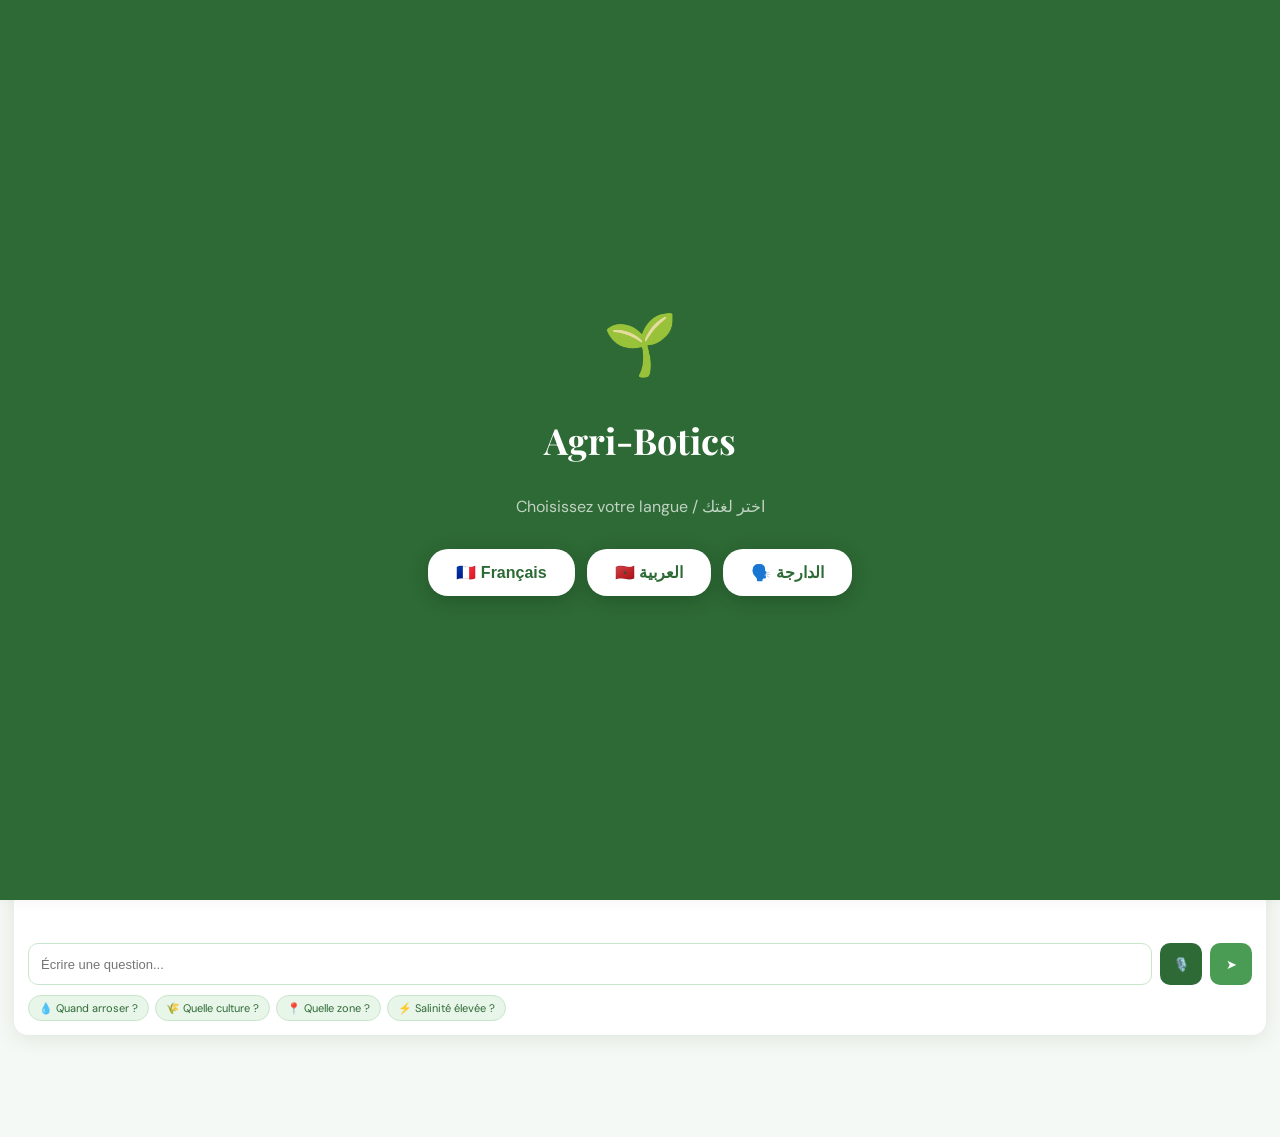
==== commit e1daae8c: "feat(frontend): replace agribotics_v5 interface with updated 4-sensor layout Agent-Logs-Url: https:/" ====
--- a/frontend/agribotics_v5.html
+++ b/frontend/agribotics_v5.html
@@ -9,8 +9,10 @@
 </head>
 <body>
 
+<!-- TOAST -->
 <div class="toast" id="toast"></div>
 
+<!-- LANGUAGE SCREEN -->
 <div id="lang-screen">
   <div style="font-size:60px">🌱</div>
   <h1>Agri-Botics</h1>
@@ -22,6 +24,7 @@
   </div>
 </div>
 
+<!-- HEADER -->
 <header>
   <h1>🌱 Agri-Botics</h1>
   <div class="header-right">
@@ -31,46 +34,96 @@
   </div>
 </header>
 
+<!-- PAGES -->
 <main class="main">
+
+  <!-- ===== PAGE AGRICULTEUR ===== -->
   <div class="page active" id="page-farmer">
+
     <div class="farmer-greeting">
       <div class="greeting-emoji">👨‍🌾</div>
       <h2 id="greet-title">Bonjour !</h2>
       <p id="greet-sub">Voici l'état de votre champ aujourd'hui</p>
     </div>
 
-    <div class="mission-strip">
-      <div><strong id="missionName">Mission</strong> · <span id="robotPoint">Point B3</span></div>
-      <div id="missionProgress">58%</div>
+    <div class="mission-card">
+      <div class="mission-head">
+        <div class="mission-title" id="missionTitle">🤖 Mission terrain</div>
+        <span class="mission-badge" id="missionStateBadge">Mesure en cours</span>
+      </div>
+      <div class="mission-grid">
+        <div class="mission-stat">
+          <div class="mission-stat-label" id="missionLblPoint">Point actif</div>
+          <div class="mission-stat-value" id="missionPoint">C3</div>
+        </div>
+        <div class="mission-stat">
+          <div class="mission-stat-label" id="missionLblMode">Mode</div>
+          <div class="mission-stat-value" id="missionMode">Points fixes</div>
+        </div>
+        <div class="mission-stat">
+          <div class="mission-stat-label" id="missionLblBattery">Batterie</div>
+          <div class="mission-stat-value" id="missionBattery">74%</div>
+        </div>
+        <div class="mission-stat">
+          <div class="mission-stat-label" id="missionLblDepth">Sonde</div>
+          <div class="mission-stat-value" id="missionProbe">4 capteurs</div>
+        </div>
+      </div>
+      <div class="mission-progress-row">
+        <div class="mission-progress-label" id="missionProgressTxt">17 / 24 points relevés</div>
+        <div class="mission-progress-label" id="missionEtaTxt">mise à jour en direct</div>
+      </div>
+      <div class="data-bar"><div class="data-bar-fill" id="missionProgressBar" style="width:71%;background:var(--green-light)"></div></div>
     </div>
 
     <div class="gauge-grid">
-      <div class="gauge-card warn">
+      <div class="gauge-card warn" id="card-water">
         <div class="gauge-emoji">💧</div>
-        <div class="gauge-label" id="lbl-water">Humidité</div>
+        <div class="gauge-label" id="lbl-water">Eau dans le sol</div>
+        <div class="gauge-faces">
+          <span class="gauge-face">😰</span>
+          <span class="gauge-face active">😐</span>
+          <span class="gauge-face">😊</span>
+        </div>
         <span class="gauge-status warn" id="stat-water">Arrosage bientôt</span>
       </div>
-      <div class="gauge-card good">
+      <div class="gauge-card good" id="card-ph">
         <div class="gauge-emoji">🧪</div>
-        <div class="gauge-label" id="lbl-ph">pH</div>
-        <span class="gauge-status good" id="stat-ph">Bon équilibre</span>
-      </div>
-      <div class="gauge-card warn">
+        <div class="gauge-label" id="lbl-ph">pH du sol</div>
+        <div class="gauge-faces">
+          <span class="gauge-face">😰</span>
+          <span class="gauge-face">😐</span>
+          <span class="gauge-face active">😊</span>
+        </div>
+        <span class="gauge-status good" id="stat-ph">Très bien !</span>
+      </div>
+      <div class="gauge-card good" id="card-ec">
         <div class="gauge-emoji">⚡</div>
-        <div class="gauge-label" id="lbl-ec">Conductivité</div>
-        <span class="gauge-status warn" id="stat-ec">Surveillance</span>
-      </div>
-      <div class="gauge-card good">
+        <div class="gauge-label" id="lbl-ec">Conductivité (Salinité)</div>
+        <div class="gauge-faces">
+          <span class="gauge-face">😰</span>
+          <span class="gauge-face">😐</span>
+          <span class="gauge-face active">😊</span>
+        </div>
+        <span class="gauge-status good" id="stat-ec">Sels équilibrés</span>
+      </div>
+      <div class="gauge-card good" id="card-temp">
         <div class="gauge-emoji">🌡️</div>
         <div class="gauge-label" id="lbl-temp">Température</div>
-        <span class="gauge-status good" id="stat-temp">Stable</span>
-      </div>
-    </div>
-
+        <div class="gauge-faces">
+          <span class="gauge-face">😰</span>
+          <span class="gauge-face">😐</span>
+          <span class="gauge-face active">😊</span>
+        </div>
+        <span class="gauge-status good" id="stat-temp">Parfait !</span>
+      </div>
+    </div>
+
+    <!-- CHATBOT -->
     <div class="chatbot-card">
       <div class="chatbot-title">🎙️ <span id="chat-title">Posez votre question</span></div>
       <div class="chat-messages" id="chatMessages">
-        <div class="chat-bubble bot" id="chat-welcome">Bonjour ! Je suis votre assistant agricole.</div>
+        <div class="chat-bubble bot" id="chat-welcome">Bonjour ! Je suis votre assistant agricole. Posez-moi une question sur votre champ, ou appuyez sur le micro pour parler 🎙️</div>
       </div>
       <div class="chat-input-row">
         <input class="chat-input" id="chatInput" placeholder="Écrire une question..." onkeypress="if(event.key==='Enter')sendChat()"/>
@@ -79,28 +132,122 @@
       </div>
       <div class="suggested-questions" id="sugQuestions">
         <span class="sug-q" onclick="askSuggested(this)">💧 Quand arroser ?</span>
-        <span class="sug-q" onclick="askSuggested(this)">🌾 Quelle culture choisir ?</span>
-        <span class="sug-q" onclick="askSuggested(this)">📍 Zone critique ?</span>
-        <span class="sug-q" onclick="askSuggested(this)">🤖 Où est le robot ?</span>
-      </div>
-    </div>
-  </div>
-
+        <span class="sug-q" onclick="askSuggested(this)">🌾 Quelle culture ?</span>
+        <span class="sug-q" onclick="askSuggested(this)">📍 Quelle zone ?</span>
+        <span class="sug-q" onclick="askSuggested(this)">⚡ Salinité élevée ?</span>
+      </div>
+    </div>
+  </div>
+
+  <!-- ===== PAGE EXPERT ===== -->
+  <div class="page" id="page-expert">
+    <div class="expert-section">
+      <div class="section-title">📊 Données sol — Dernière mesure</div>
+      <div class="data-grid">
+        <div class="data-card warn">
+          <div class="data-name">Humidité</div>
+          <div class="data-value"><span id="expertHumidity">42</span><span class="data-unit"> %</span></div>
+          <div class="data-range">Optimal : 50–70%</div>
+          <div class="data-bar"><div class="data-bar-fill" id="barHumidity" style="width:60%;background:var(--orange)"></div></div>
+        </div>
+        <div class="data-card">
+          <div class="data-name">pH</div>
+          <div class="data-value" id="expertPh">6.4</div>
+          <div class="data-range">Optimal : 6.0–7.0</div>
+          <div class="data-bar"><div class="data-bar-fill" id="barPh" style="width:72%;background:var(--green-light)"></div></div>
+        </div>
+        <div class="data-card">
+          <div class="data-name">Conductivité (Salinité)</div>
+          <div class="data-value"><span id="expertEc">1.8</span><span class="data-unit"> mS/cm</span></div>
+          <div class="data-range">Seuil : &lt; 3.0 mS/cm</div>
+          <div class="data-bar"><div class="data-bar-fill" id="barEc" style="width:60%;background:var(--green-light)"></div></div>
+        </div>
+        <div class="data-card">
+          <div class="data-name">Température</div>
+          <div class="data-value"><span id="expertTemp">18</span><span class="data-unit"> °C</span></div>
+          <div class="data-range">Optimal : 15–25°C</div>
+          <div class="data-bar"><div class="data-bar-fill" id="barTemp" style="width:52%;background:var(--green-light)"></div></div>
+        </div>
+      </div>
+    </div>
+
+    <div class="expert-section">
+      <div class="section-title">🧷 Protocole de mesure</div>
+      <div class="npk-row">
+        <div class="npk-card" style="border-top:3px solid #2d6a35">
+          <div class="npk-letter" style="color:#2d6a35">T</div>
+          <div class="npk-name">Stabilisation</div>
+          <div class="npk-val" id="protoStab">4 s</div>
+          <div class="npk-unit">avant acquisition</div>
+        </div>
+        <div class="npk-card" style="border-top:3px solid #a8d5ae">
+          <div class="npk-letter" style="color:#a8d5ae">L</div>
+          <div class="npk-name">Lectures</div>
+          <div class="npk-val" id="protoReads">10</div>
+          <div class="npk-unit">moyennées par point</div>
+        </div>
+        <div class="npk-card" style="border-top:3px solid #f9c74f">
+          <div class="npk-letter" style="color:#f9c74f">Q</div>
+          <div class="npk-name">Qualité</div>
+          <div class="npk-val" id="protoQuality" style="color:var(--green)">OK</div>
+          <div class="npk-unit">dispersion faible</div>
+        </div>
+      </div>
+    </div>
+
+    <div class="expert-section">
+      <div class="section-title">📈 Historique pH — 7 jours</div>
+      <div class="history-card">
+        <canvas id="phHistChart" height="80"></canvas>
+      </div>
+    </div>
+
+    <div class="expert-section">
+      <div class="section-title">🤖 État robot</div>
+      <div class="data-grid">
+        <div class="data-card">
+          <div class="data-name">Batterie</div>
+          <div class="data-value"><span id="robotBattery">74</span><span class="data-unit"> %</span></div>
+          <div class="data-bar"><div class="data-bar-fill" id="robotBatteryBar" style="width:74%;background:var(--green-light)"></div></div>
+        </div>
+        <div class="data-card">
+          <div class="data-name">Mode mission</div>
+          <div class="data-value" id="robotMode" style="font-size:18px">Points fixes</div>
+          <div class="data-range">Trajet prédéfini</div>
+        </div>
+        <div class="data-card">
+          <div class="data-name">Mesures effectuées</div>
+          <div class="data-value"><span id="robotDone">17</span><span class="data-unit"> /24</span></div>
+          <div class="data-bar"><div class="data-bar-fill" id="robotDoneBar" style="width:71%;background:var(--green-light)"></div></div>
+        </div>
+        <div class="data-card">
+          <div class="data-name">Point actif</div>
+          <div class="data-value" id="robotActivePoint" style="font-size:18px">C3</div>
+          <div class="data-range" id="robotStateRange">Mesure en cours</div>
+        </div>
+      </div>
+    </div>
+  </div>
+
+  <!-- ===== PAGE CARTE ===== -->
   <div class="page" id="page-map">
     <div class="map-var-scroll" id="mapVarBtns">
       <button class="map-var-btn active" onclick="setVar('humidity',this)">💧 Humidité</button>
       <button class="map-var-btn" onclick="setVar('ph',this)">🧪 pH</button>
       <button class="map-var-btn" onclick="setVar('ec',this)">⚡ Conductivité</button>
       <button class="map-var-btn" onclick="setVar('temp',this)">🌡️ Température</button>
+      <button class="map-var-btn" onclick="setVar('reco',this)">💡 Recommandations</button>
     </div>
     <div class="map-wrap">
       <div class="map-title" id="mapVarLabel">💧 Humidité du sol</div>
+      <div class="map-subtitle">Points de mesure fixes · cartographie dynamique en direct</div>
       <div class="map-container">
-        <canvas id="fieldMap" height="320"></canvas>
+        <canvas id="fieldMap" height="360"></canvas>
         <div class="map-tooltip" id="mapTooltip"></div>
       </div>
       <div id="mapScaleBar" class="map-scale-bar"></div>
       <div id="mapScaleLabels" class="map-scale-labels"></div>
+      <div class="map-legend-wrap" id="mapLegend"></div>
     </div>
     <div class="zone-detail" id="zoneDetail">
       <div class="zone-detail-title" id="zoneDetailTitle"></div>
@@ -108,64 +255,152 @@
     </div>
   </div>
 
+  <!-- ===== PAGE RECOMMANDATIONS ===== -->
   <div class="page" id="page-reco">
+
     <div class="reco-hero">
-      <h2>💡 Conseils prioritaires</h2>
-      <p id="weatherLine">Ben Guerir · 24°C · Vent 16 km/h · Pluie 0 mm</p>
-    </div>
-
-    <div class="expert-section">
-      <div class="section-title">Top 3 actions</div>
-      <div id="topActions" class="zone-practice-list"></div>
-    </div>
-
-    <div class="expert-section">
-      <div class="section-title">Top 5 cultures recommandées</div>
+      <h2>💡 Centre de Recommandations</h2>
+      <p id="weatherLocation">Raspberry Pi + Open-Meteo · Ben Guerir, Maroc</p>
+      <div class="reco-weather-row">
+        <div class="reco-weather-chip" id="chipTemp">☀️ 24°C</div>
+        <div class="reco-weather-chip" id="chipHumidity">💧 12% HR</div>
+        <div class="reco-weather-chip" id="chipWind">🌬️ 18 km/h</div>
+        <div class="reco-weather-chip" id="chipRain">🌧️ 0 mm/3j</div>
+      </div>
+    </div>
+
+    <div class="reco-tabs">
+      <button class="reco-tab active" onclick="showRecoTab('practices',this)">
+        <span class="rtab-icon">🧪</span>
+        <span>Pratiques sol</span>
+      </button>
+      <button class="reco-tab tab-culture" onclick="showRecoTab('cultures',this)">
+        <span class="rtab-icon">🌾</span>
+        <span>Cultures</span>
+      </button>
+      <button class="reco-tab tab-temporal" onclick="showRecoTab('temporal',this)">
+        <span class="rtab-icon">📈</span>
+        <span>Évolution</span>
+      </button>
+    </div>
+
+    <div class="reco-subpage active" id="reco-practices">
+      <div class="weather-banner">
+        <div class="weather-main-icon" id="weatherMainIcon">☀️</div>
+        <div class="weather-info">
+          <div class="w-temp" id="weatherMainTemp">24°C</div>
+          <div class="w-desc" id="weatherMainDesc">Ciel dégagé · Ben Guerir</div>
+          <div class="w-detail" id="weatherMainDetail">Vent 18 km/h · Humidité air 12% · Pluie 0 mm aujourd'hui</div>
+        </div>
+      </div>
+      <div class="weather-forecast" id="forecastRow">
+        <div class="forecast-chip"><div class="fc-day">Auj.</div><div class="fc-icon">☀️</div><div class="fc-temp">24°</div><div class="fc-rain">0 mm</div></div>
+      </div>
+
+      <div class="section-title">🗺️ Actions par zone — Règles métier + contexte météo</div>
+      <div class="zone-practice-list" id="zonePracticeList"></div>
+    </div>
+
+    <div class="reco-subpage" id="reco-cultures">
+      <div class="section-title">🌾 Cultures adaptées à votre sol</div>
+      <p style="font-size:12px;color:var(--grey);margin-bottom:12px">Classement local pour un prototype terrain ciblant le Maroc et l'Afrique</p>
+
+      <div class="culture-filter-row">
+        <button class="culture-filter-btn active" onclick="filterCultures('all',this)">Tout</button>
+        <button class="culture-filter-btn" onclick="filterCultures('cereale',this)">🌾 Céréales</button>
+        <button class="culture-filter-btn" onclick="filterCultures('legume',this)">🥔 Légumes</button>
+        <button class="culture-filter-btn" onclick="filterCultures('fruit',this)">🍊 Fruits</button>
+        <button class="culture-filter-btn" onclick="filterCultures('fourrage',this)">🌿 Fourrage</button>
+      </div>
+
+      <div class="culture-detail-panel" id="cultureDetailPanel">
+        <div class="cdp-header">
+          <div class="cdp-emoji" id="cdpEmoji">🌾</div>
+          <div class="cdp-info">
+            <h3 id="cdpName">Blé tendre</h3>
+            <p id="cdpDesc">Céréale · Saison : Oct–Mai</p>
+          </div>
+        </div>
+        <div class="cdp-params" id="cdpParams"></div>
+      </div>
+
       <div class="culture-grid" id="cultureGrid"></div>
     </div>
-  </div>
-
-  <div class="page" id="page-tech">
-    <div class="expert-section">
-      <div class="section-title">Mesure active</div>
-      <div class="data-grid" id="techMetrics"></div>
-    </div>
-
-    <div class="expert-section">
-      <div class="section-title">Historique pH (7 points)</div>
-      <div class="history-card">
-        <canvas id="phHistChart" height="80"></canvas>
-      </div>
-    </div>
-
-    <div class="expert-section">
-      <div class="section-title">Qualité acquisition & logs</div>
-      <div class="history-card" id="techLogs"></div>
-    </div>
-  </div>
+
+    <div class="reco-subpage" id="reco-temporal">
+      <div class="section-title">📈 Évolution inter-sessions</div>
+      <p style="font-size:12px;color:var(--grey);margin-bottom:12px">Comparer les sessions pour mesurer l'effet des recommandations terrain</p>
+
+      <div class="temporal-session-selector" id="sessionSelector">
+        <div class="session-chip active" onclick="selectSession(0,this)">Session 1<br><span style="font-weight:400;font-size:9px">08 Mar</span></div>
+        <div class="session-chip" onclick="selectSession(1,this)">Session 2<br><span style="font-weight:400;font-size:9px">10 Mar</span></div>
+        <div class="session-chip" onclick="selectSession(2,this)">Session 3<br><span style="font-weight:400;font-size:9px">12 Mar</span></div>
+        <div class="session-chip" style="border-style:dashed;color:var(--grey);opacity:0.5">+ Nouvelle</div>
+      </div>
+
+      <div class="temporal-insight-card">
+        <div class="tic-title">💡 Analyse IA — Tendance globale</div>
+        <div class="tic-body" id="temporalInsight">
+          Entre la session 1 et la session 3, le pH moyen a progressé de +0.4 et la conductivité reste sous contrôle.
+          L'humidité demeure légèrement faible sur les zones centrales : priority à l'irrigation ciblée.
+        </div>
+      </div>
+
+      <div class="temporal-evolution-card">
+        <div class="tec-header">
+          <span class="tec-param">🧪 pH moyen parcelle</span>
+          <span class="tec-delta up" id="delta-ph">▲ +0.4</span>
+        </div>
+        <div class="tec-chart"><canvas id="temporalPhChart" height="70"></canvas></div>
+      </div>
+
+      <div class="temporal-evolution-card">
+        <div class="tec-header">
+          <span class="tec-param">💧 Humidité moyenne</span>
+          <span class="tec-delta flat" id="delta-hum">→ stable</span>
+        </div>
+        <div class="tec-chart"><canvas id="temporalHumChart" height="70"></canvas></div>
+      </div>
+
+      <div class="temporal-evolution-card">
+        <div class="tec-header">
+          <span class="tec-param">⚡ Conductivité moyenne</span>
+          <span class="tec-delta down" id="delta-ec">▼ −0.2</span>
+        </div>
+        <div class="tec-chart"><canvas id="temporalEcChart" height="70"></canvas></div>
+      </div>
+
+      <div class="temporal-heatmap-wrap">
+        <div class="thm-title">Score de santé sol par zone — 3 sessions</div>
+        <div class="temporal-heatmap" id="temporalHeatmap"></div>
+      </div>
+
+    </div>
+
+  </div>
+
 </main>
 
+<!-- BOTTOM NAV -->
 <nav class="bottom-nav">
   <button class="bnav-item active" onclick="showPage('farmer',this)">
     <span class="bnav-icon">👨‍🌾</span>
-    <span class="bnav-label" id="nav-farmer">Terrain</span>
+    <span class="bnav-label" id="nav-farmer">Agriculteur</span>
   </button>
   <button class="bnav-item" onclick="showPage('map',this)">
     <span class="bnav-icon">🗺️</span>
     <span class="bnav-label" id="nav-map">Carte</span>
   </button>
+  <button class="bnav-item" onclick="showPage('expert',this)">
+    <span class="bnav-icon">🔬</span>
+    <span class="bnav-label" id="nav-expert">Expert</span>
+  </button>
   <button class="bnav-item" onclick="showPage('reco',this)">
     <span class="bnav-icon">💡</span>
     <span class="bnav-label" id="nav-reco">Conseils</span>
   </button>
-  <button class="bnav-item" onclick="showPage('tech',this)">
-    <span class="bnav-icon">🔬</span>
-    <span class="bnav-label" id="nav-tech">Technique</span>
-  </button>
 </nav>
 
-<script src="js/state.js"></script>
-<script src="js/api.js"></script>
 <script src="js/data_model.js"></script>
 <script src="js/map.js"></script>
 <script src="js/charts.js"></script>
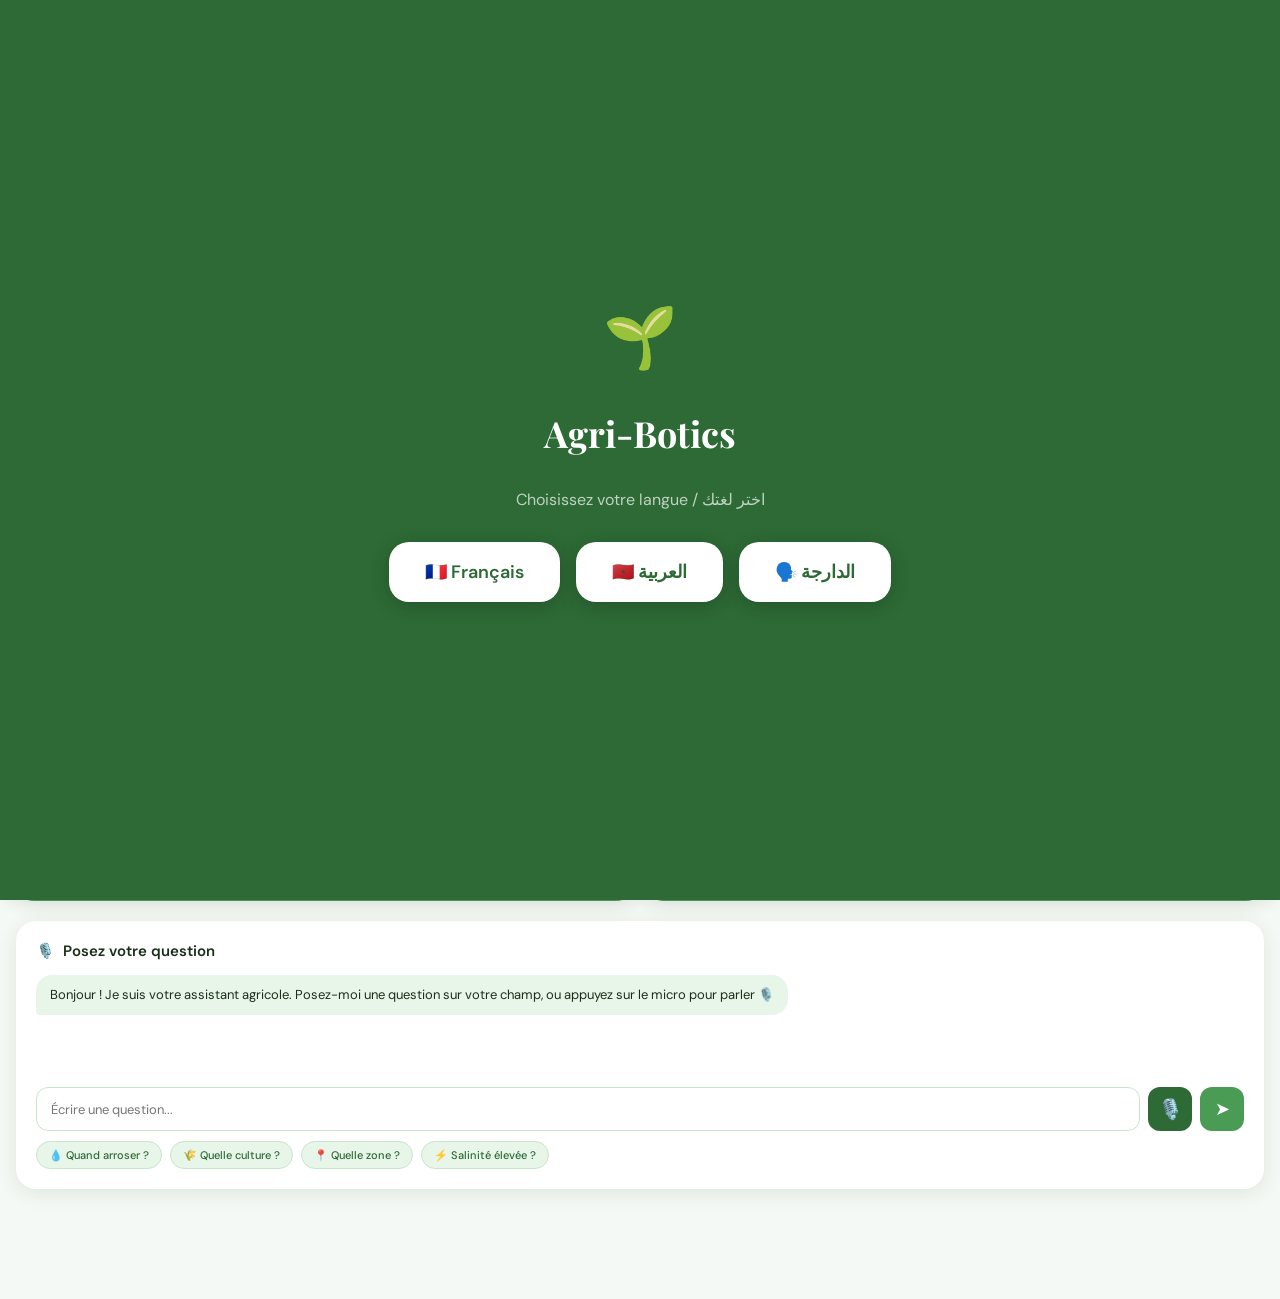
==== commit 6802650c: "Intégration simulation robot complète + synchronisation backend/frontend" ====
--- a/frontend/agribotics_v5.html
+++ b/frontend/agribotics_v5.html
@@ -342,7 +342,7 @@
         <div class="tic-title">💡 Analyse IA — Tendance globale</div>
         <div class="tic-body" id="temporalInsight">
           Entre la session 1 et la session 3, le pH moyen a progressé de +0.4 et la conductivité reste sous contrôle.
-          L'humidité demeure légèrement faible sur les zones centrales : priority à l'irrigation ciblée.
+          L'humidité demeure légèrement faible sur les zones centrales : priorité à l'irrigation ciblée.
         </div>
       </div>
 
--- a/frontend/css/style.css
+++ b/frontend/css/style.css
@@ -15,102 +15,432 @@
 * { margin:0; padding:0; box-sizing:border-box; }
 body { font-family:'DM Sans',sans-serif; background:var(--bg); color:var(--text); min-height:100vh; }
 
-#lang-screen { position:fixed; inset:0; background:var(--green); display:flex; flex-direction:column; align-items:center; justify-content:center; z-index:999; gap:32px; }
-#lang-screen h1 { font-family:'Playfair Display',serif; color:white; font-size:36px; }
+/* ======== LANGUE SCREEN ======== */
+#lang-screen {
+  position:fixed; inset:0; background:var(--green);
+  display:flex; flex-direction:column; align-items:center; justify-content:center;
+  z-index:999; gap:32px;
+}
+#lang-screen h1 {
+  font-family:'Playfair Display',serif; color:white; font-size:36px; text-align:center;
+}
 #lang-screen p { color:rgba(255,255,255,0.7); font-size:16px; }
-.lang-btns { display:flex; gap:12px; flex-wrap:wrap; justify-content:center; }
-.lang-btn { background:white; border:none; border-radius:20px; padding:14px 28px; font-size:16px; cursor:pointer; font-weight:600; color:var(--green); box-shadow:0 4px 20px rgba(0,0,0,0.2); }
-
-header { background:var(--green); color:white; padding:14px 20px; display:flex; align-items:center; justify-content:space-between; box-shadow:0 2px 12px rgba(0,0,0,0.15); }
+.lang-btns { display:flex; gap:16px; flex-wrap:wrap; justify-content:center; }
+.lang-btn {
+  background:white; border:none; border-radius:20px;
+  padding:18px 36px; font-size:18px; cursor:pointer;
+  font-family:'DM Sans',sans-serif; font-weight:600; color:var(--green);
+  box-shadow:0 4px 20px rgba(0,0,0,0.2); transition:transform 0.2s;
+}
+.lang-btn:hover { transform:scale(1.05); }
+
+/* ======== HEADER ======== */
+header {
+  background:var(--green); color:white;
+  padding:14px 24px; display:flex; align-items:center; justify-content:space-between;
+  box-shadow:0 2px 12px rgba(0,0,0,0.15);
+}
 header h1 { font-family:'Playfair Display',serif; font-size:22px; }
 .header-right { display:flex; align-items:center; gap:10px; }
 .status-dot { width:9px; height:9px; border-radius:50%; background:#a8e6ae; animation:pulse 2s infinite; }
 @keyframes pulse{0%,100%{opacity:1}50%{opacity:0.4}}
 .status-txt { font-size:12px; color:rgba(255,255,255,0.8); }
-.lang-badge { background:rgba(255,255,255,0.2); border-radius:20px; padding:4px 12px; font-size:12px; cursor:pointer; }
-
-.main { padding:18px 14px 88px; }
+.lang-badge {
+  background:rgba(255,255,255,0.2); border-radius:20px;
+  padding:4px 12px; font-size:12px; cursor:pointer;
+}
+
+/* ======== BOTTOM NAV ======== */
+.bottom-nav {
+  position:fixed; bottom:0; left:0; right:0;
+  background:white; border-top:1px solid var(--border);
+  display:flex; box-shadow:0 -4px 20px rgba(0,0,0,0.08);
+  z-index:100;
+}
+.bnav-item {
+  flex:1; display:flex; flex-direction:column; align-items:center;
+  padding:10px 4px 14px; cursor:pointer; transition:all 0.2s;
+  border:none; background:transparent; gap:4px;
+}
+.bnav-item .bnav-icon { font-size:26px; }
+.bnav-item .bnav-label { font-size:11px; color:var(--grey); font-weight:500; }
+.bnav-item.active .bnav-label { color:var(--green); font-weight:600; }
+.bnav-item.active .bnav-icon { transform:scale(1.15); }
+.bnav-item.active { background:var(--green-pale); }
+
+/* ======== MAIN ======== */
+.main { padding:20px 16px 90px; }
+
+/* ======== PAGES ======== */
 .page { display:none; }
-.page.active { display:block; }
-
-.farmer-greeting { background:var(--green); color:white; border-radius:20px; padding:18px; margin-bottom:12px; text-align:center; }
-.greeting-emoji { font-size:42px; margin-bottom:6px; }
-.mission-strip { background:white; border-radius:14px; box-shadow:var(--shadow); padding:12px 14px; margin-bottom:12px; display:flex; justify-content:space-between; align-items:center; font-size:13px; }
-
-.gauge-grid { display:grid; grid-template-columns:1fr 1fr; gap:10px; margin-bottom:14px; }
-.gauge-card { background:white; border-radius:16px; padding:14px; box-shadow:var(--shadow); text-align:center; border:2px solid transparent; }
+.page.active { display:block; animation:fadeIn 0.3s ease; }
+@keyframes fadeIn{from{opacity:0;transform:translateY(8px)}to{opacity:1;transform:translateY(0)}}
+
+/* ======== PAGE AGRICULTEUR ======== */
+.farmer-greeting {
+  background:var(--green); color:white; border-radius:20px;
+  padding:20px; margin-bottom:20px; text-align:center;
+}
+.farmer-greeting .greeting-emoji { font-size:48px; margin-bottom:8px; }
+.farmer-greeting h2 { font-size:20px; font-weight:600; margin-bottom:4px; }
+.farmer-greeting p { font-size:14px; opacity:0.85; }
+
+.gauge-grid { display:grid; grid-template-columns:1fr 1fr; gap:12px; margin-bottom:20px; }
+.gauge-card {
+  background:white; border-radius:18px; padding:18px;
+  box-shadow:var(--shadow); text-align:center; border:2px solid transparent;
+  transition:border-color 0.3s;
+}
 .gauge-card.bad { border-color:var(--red); }
 .gauge-card.warn { border-color:var(--orange); }
 .gauge-card.good { border-color:var(--green-light); }
-.gauge-emoji { font-size:32px; margin-bottom:4px; }
-.gauge-label { font-size:13px; font-weight:600; margin-bottom:6px; }
-.gauge-status { font-size:11px; font-weight:600; padding:4px 10px; border-radius:18px; }
+.gauge-emoji { font-size:44px; margin-bottom:6px; }
+.gauge-label { font-size:13px; font-weight:600; color:var(--text); margin-bottom:8px; }
+.gauge-faces { display:flex; justify-content:center; gap:4px; margin-bottom:6px; }
+.gauge-face { font-size:22px; opacity:0.25; transition:all 0.3s; }
+.gauge-face.active { opacity:1; transform:scale(1.3); }
+.gauge-status { font-size:12px; font-weight:600; padding:4px 12px; border-radius:20px; }
 .gauge-status.good { background:#e8f5e9; color:var(--green); }
 .gauge-status.warn { background:#fff8e1; color:var(--earth); }
-
-.chatbot-card, .history-card, .data-card, .zone-practice-card, .culture-card { background:white; border-radius:14px; box-shadow:var(--shadow); }
-.chatbot-card { padding:14px; margin-bottom:14px; }
-.chatbot-title { font-size:15px; font-weight:600; margin-bottom:10px; }
-.chat-messages { min-height:90px; max-height:180px; overflow-y:auto; margin-bottom:10px; display:flex; flex-direction:column; gap:8px; }
-.chat-bubble { padding:9px 12px; border-radius:14px; font-size:13px; max-width:85%; line-height:1.4; }
-.chat-bubble.bot { background:var(--green-pale); align-self:flex-start; }
-.chat-bubble.user { background:var(--green); color:white; align-self:flex-end; }
+.gauge-status.bad { background:#fdecea; color:var(--red); }
+
+/* CHATBOT */
+.chatbot-card {
+  background:white; border-radius:20px; padding:20px;
+  box-shadow:var(--shadow); margin-bottom:20px;
+}
+.chatbot-title { font-size:15px; font-weight:600; margin-bottom:14px; display:flex; align-items:center; gap:8px; }
+.chat-messages { min-height:100px; max-height:220px; overflow-y:auto; margin-bottom:12px; display:flex; flex-direction:column; gap:10px; }
+.chat-bubble {
+  padding:10px 14px; border-radius:16px; font-size:13px; max-width:85%; line-height:1.5;
+}
+.chat-bubble.bot { background:var(--green-pale); color:var(--text); align-self:flex-start; border-bottom-left-radius:4px; }
+.chat-bubble.user { background:var(--green); color:white; align-self:flex-end; border-bottom-right-radius:4px; }
 .chat-input-row { display:flex; gap:8px; }
-.chat-input { flex:1; border:1px solid var(--border); border-radius:10px; padding:10px 12px; font-size:13px; outline:none; }
-.mic-btn,.send-btn { width:42px; height:42px; border-radius:10px; border:none; color:white; cursor:pointer; }
-.mic-btn { background:var(--green); }
-.send-btn { background:var(--green-light); }
-.mic-btn.listening { background:var(--red); }
-.suggested-questions { display:flex; gap:6px; flex-wrap:wrap; margin-top:10px; }
-.sug-q { background:var(--green-pale); border:1px solid var(--border); border-radius:20px; padding:5px 10px; font-size:11px; cursor:pointer; color:var(--green); }
-
-.map-var-scroll { display:flex; gap:8px; overflow-x:auto; margin-bottom:10px; }
-.map-var-btn { flex-shrink:0; padding:6px 12px; border-radius:20px; font-size:12px; border:1px solid var(--border); background:white; color:var(--grey); cursor:pointer; }
+.chat-input {
+  flex:1; border:1px solid var(--border); border-radius:12px;
+  padding:10px 14px; font-size:13px; font-family:'DM Sans',sans-serif;
+  outline:none;
+}
+.chat-input:focus { border-color:var(--green); }
+.mic-btn {
+  width:44px; height:44px; border-radius:12px; border:none;
+  background:var(--green); color:white; font-size:20px; cursor:pointer;
+  display:flex; align-items:center; justify-content:center; transition:all 0.2s;
+  flex-shrink:0;
+}
+.mic-btn.listening { background:var(--red); animation:pulse 0.8s infinite; }
+.send-btn {
+  width:44px; height:44px; border-radius:12px; border:none;
+  background:var(--green-light); color:white; font-size:18px; cursor:pointer;
+  flex-shrink:0;
+}
+.suggested-questions { display:flex; gap:8px; flex-wrap:wrap; margin-top:10px; }
+.sug-q {
+  background:var(--green-pale); border:1px solid var(--border);
+  border-radius:20px; padding:6px 12px; font-size:11px; cursor:pointer;
+  color:var(--green); font-weight:500; transition:background 0.2s;
+}
+.sug-q:hover { background:var(--border); }
+
+/* ======== PAGE EXPERT ======== */
+.expert-section { margin-bottom:20px; }
+.section-title {
+  font-size:13px; font-weight:700; letter-spacing:1px; text-transform:uppercase;
+  color:var(--grey); margin-bottom:12px; display:flex; align-items:center; gap:6px;
+}
+.data-grid { display:grid; grid-template-columns:1fr 1fr; gap:10px; }
+.data-card {
+  background:white; border-radius:14px; padding:14px;
+  box-shadow:var(--shadow); border-left:3px solid var(--green-light);
+}
+.data-card.warn { border-left-color:var(--orange); }
+.data-card.bad { border-left-color:var(--red); }
+.data-name { font-size:11px; color:var(--grey); text-transform:uppercase; letter-spacing:0.8px; }
+.data-value { font-size:24px; font-weight:700; color:var(--text); margin:2px 0; }
+.data-unit { font-size:12px; color:var(--grey); }
+.data-range { font-size:11px; color:var(--grey); margin-top:4px; }
+.data-bar { height:6px; background:#e8f5e9; border-radius:6px; margin-top:8px; overflow:hidden; }
+.data-bar-fill { height:100%; border-radius:6px; }
+
+.npk-row { display:grid; grid-template-columns:1fr 1fr 1fr; gap:10px; margin-bottom:20px; }
+.npk-card {
+  background:white; border-radius:14px; padding:14px;
+  box-shadow:var(--shadow); text-align:center;
+}
+.npk-letter { font-size:28px; font-weight:700; }
+.npk-name { font-size:10px; color:var(--grey); margin-bottom:6px; }
+.npk-val { font-size:18px; font-weight:600; }
+.npk-unit { font-size:10px; color:var(--grey); }
+
+.history-card {
+  background:white; border-radius:14px; padding:16px; box-shadow:var(--shadow);
+}
+.mini-chart { height:80px; position:relative; }
+.mini-chart canvas { width:100%; height:100%; }
+
+/* ======== PAGE CARTE ======== */
+.map-header { display:flex; justify-content:space-between; align-items:center; margin-bottom:12px; }
+.map-var-scroll { display:flex; gap:8px; overflow-x:auto; padding-bottom:4px; margin-bottom:12px; }
+.map-var-scroll::-webkit-scrollbar { display:none; }
+.map-var-btn {
+  flex-shrink:0; padding:6px 14px; border-radius:20px; font-size:12px;
+  border:1px solid var(--border); background:white; cursor:pointer;
+  color:var(--grey); font-weight:500; transition:all 0.2s;
+}
 .map-var-btn.active { background:var(--green); color:white; border-color:var(--green); }
-.map-wrap { background: linear-gradient(160deg, #1a3d1f 0%, #2d5a20 50%, #3a6b2a 100%); border-radius:18px; padding:12px; box-shadow:var(--shadow); margin-bottom:12px; }
-.map-title { color:rgba(255,255,255,0.8); font-size:11px; text-transform:uppercase; margin-bottom:8px; }
+
+.map-wrap {
+  background: linear-gradient(160deg, #1a3d1f 0%, #2d5a20 50%, #3a6b2a 100%);
+  border-radius:20px; padding:14px; box-shadow:var(--shadow); margin-bottom:16px;
+  position:relative; overflow:hidden;
+}
+.map-wrap::before {
+  content:''; position:absolute; inset:0;
+  background: radial-gradient(ellipse at 30% 20%, rgba(255,255,255,0.04) 0%, transparent 60%),
+              radial-gradient(ellipse at 80% 80%, rgba(0,0,0,0.15) 0%, transparent 50%);
+  pointer-events:none; z-index:1;
+}
+.map-title { color:rgba(255,255,255,0.7); font-size:11px; letter-spacing:1px; text-transform:uppercase; margin-bottom:8px; position:relative; z-index:2; }
+.map-container { position:relative; z-index:2; }
 #fieldMap { width:100%; border-radius:12px; display:block; cursor:crosshair; }
-.map-scale-bar { height:8px; border-radius:4px; margin-top:8px; }
-.map-scale-labels { display:flex; justify-content:space-between; margin-top:3px; font-size:10px; color:rgba(255,255,255,0.7); }
-.map-tooltip { position:absolute; background:rgba(10,30,12,0.92); color:white; padding:8px 10px; border-radius:10px; font-size:12px; pointer-events:none; display:none; }
+.map-legend-wrap { display:flex; gap:8px; flex-wrap:wrap; margin-top:10px; position:relative; z-index:2; }
+.leg-item { display:flex; align-items:center; gap:5px; font-size:11px; color:rgba(255,255,255,0.75); }
+.leg-dot { width:14px; height:14px; border-radius:4px; }
+.map-scale-bar { height:8px; border-radius:4px; margin-top:8px; position:relative; z-index:2; }
+.map-scale-labels { display:flex; justify-content:space-between; margin-top:3px; font-size:10px; color:rgba(255,255,255,0.6); }
+.map-tooltip {
+  position:absolute; background:rgba(10,30,12,0.92); color:white;
+  padding:8px 12px; border-radius:10px; font-size:12px; pointer-events:none;
+  z-index:50; display:none; white-space:nowrap; backdrop-filter:blur(4px);
+  border:1px solid rgba(255,255,255,0.15); box-shadow:0 4px 12px rgba(0,0,0,0.3);
+}
 .map-tooltip.show { display:block; }
-.zone-detail { display:none; background:white; border-radius:14px; padding:12px; box-shadow:var(--shadow); }
-.zone-detail.visible { display:block; }
+.zone-detail {
+  background:white; border-radius:14px; padding:16px; box-shadow:var(--shadow); display:none;
+}
+.zone-detail.visible { display:block; animation:fadeIn 0.3s ease; }
+.zone-detail-title { font-size:15px; font-weight:700; margin-bottom:10px; }
 .zone-tags { display:flex; gap:8px; flex-wrap:wrap; }
-.zone-tag { padding:4px 10px; border-radius:18px; font-size:11px; font-weight:600; }
-
-.reco-hero { background: linear-gradient(135deg, #1B5E20 0%, #2E7D32 60%, #1565C0 100%); border-radius:16px; padding:14px; margin-bottom:14px; color:white; }
-.section-title { font-size:12px; text-transform:uppercase; color:var(--grey); font-weight:700; margin-bottom:8px; }
-.expert-section { margin-bottom:14px; }
-.zone-practice-list { display:flex; flex-direction:column; gap:8px; }
-.zone-practice-card { padding:12px; border-left:4px solid var(--green-light); }
+.zone-tag { padding:4px 12px; border-radius:20px; font-size:12px; font-weight:600; }
+
+/* ======== TOOLTIP ======== */
+.toast {
+  position:fixed; bottom:90px; left:50%; transform:translateX(-50%);
+  background:var(--green); color:white; padding:10px 20px; border-radius:20px;
+  font-size:13px; opacity:0; transition:opacity 0.3s; z-index:200; pointer-events:none;
+}
+.toast.show { opacity:1; }
+
+/* ======== PAGE RECOMMANDATIONS ======== */
+.reco-hero {
+  background: linear-gradient(135deg, #1B5E20 0%, #2E7D32 60%, #1565C0 100%);
+  border-radius: 20px; padding: 20px; margin-bottom: 18px; color: white; position: relative; overflow: hidden;
+}
+.reco-hero::before {
+  content:''; position:absolute; inset:0;
+  background: radial-gradient(ellipse at 80% 20%, rgba(255,255,255,0.07) 0%, transparent 60%);
+  pointer-events:none;
+}
+.reco-hero h2 { font-size:18px; font-weight:700; margin-bottom:4px; position:relative; z-index:1; }
+.reco-hero p  { font-size:12px; opacity:0.8; position:relative; z-index:1; }
+.reco-weather-row {
+  display:flex; gap:10px; margin-top:12px; position:relative; z-index:1;
+}
+.reco-weather-chip {
+  background:rgba(255,255,255,0.15); border-radius:12px;
+  padding:6px 12px; font-size:11px; display:flex; align-items:center; gap:5px; backdrop-filter:blur(4px);
+}
+
+/* Tab selector */
+.reco-tabs {
+  display:flex; background:white; border-radius:16px; padding:4px;
+  box-shadow:var(--shadow); margin-bottom:18px; gap:4px;
+}
+.reco-tab {
+  flex:1; padding:10px 6px; border:none; border-radius:12px; cursor:pointer;
+  font-family:'DM Sans',sans-serif; font-size:11px; font-weight:600;
+  background:transparent; color:var(--grey); transition:all 0.25s;
+  display:flex; flex-direction:column; align-items:center; gap:3px;
+}
+.reco-tab .rtab-icon { font-size:20px; }
+.reco-tab.active { background:var(--green); color:white; }
+.reco-tab.active.tab-culture { background:#1565C0; }
+.reco-tab.active.tab-temporal { background:#6A1B9A; }
+
+/* Sub-pages */
+.reco-subpage { display:none; }
+.reco-subpage.active { display:block; animation:fadeIn 0.3s ease; }
+
+/* ── Module 1: Pratiques sol ── */
+.weather-banner {
+  background: linear-gradient(90deg, #0277BD, #0288D1);
+  border-radius:14px; padding:14px 16px; margin-bottom:14px;
+  display:flex; align-items:center; gap:14px; color:white;
+}
+.weather-main-icon { font-size:40px; flex-shrink:0; }
+.weather-info { flex:1; }
+.weather-info .w-temp { font-size:24px; font-weight:700; }
+.weather-info .w-desc { font-size:12px; opacity:0.85; }
+.weather-info .w-detail { font-size:11px; opacity:0.7; margin-top:2px; }
+.weather-forecast {
+  display:flex; gap:8px; overflow-x:auto; padding-bottom:4px; margin-bottom:14px;
+}
+.weather-forecast::-webkit-scrollbar { display:none; }
+.forecast-chip {
+  flex-shrink:0; background:white; border-radius:12px; padding:10px 12px;
+  text-align:center; box-shadow:0 2px 8px rgba(0,0,0,0.08); min-width:56px;
+}
+.forecast-chip .fc-day   { font-size:10px; color:var(--grey); font-weight:600; }
+.forecast-chip .fc-icon  { font-size:22px; margin:2px 0; }
+.forecast-chip .fc-temp  { font-size:12px; font-weight:700; color:var(--text); }
+.forecast-chip .fc-rain  { font-size:10px; color:#0288D1; }
+
+.zone-practice-list { display:flex; flex-direction:column; gap:10px; margin-bottom:14px; }
+.zone-practice-card {
+  background:white; border-radius:14px; padding:14px 16px;
+  box-shadow:var(--shadow); border-left:4px solid var(--green-light);
+  display:flex; flex-direction:column; gap:6px;
+}
 .zone-practice-card.urgent { border-left-color:var(--red); }
-.zone-practice-card.warn { border-left-color:var(--orange); }
-.zpc-zone { font-size:13px; font-weight:700; }
-.zpc-badge { font-size:10px; font-weight:600; padding:3px 8px; border-radius:20px; margin-left:8px; }
+.zone-practice-card.warn   { border-left-color:var(--orange); }
+.zone-practice-card.good   { border-left-color:var(--green-light); }
+.zpc-header { display:flex; justify-content:space-between; align-items:center; }
+.zpc-zone   { font-size:13px; font-weight:700; color:var(--text); }
+.zpc-badge  { font-size:10px; font-weight:600; padding:3px 10px; border-radius:20px; }
 .zpc-badge.urgent { background:#fdecea; color:var(--red); }
-.zpc-badge.warn { background:#fff8e1; color:var(--earth); }
-.zpc-badge.good { background:#e8f5e9; color:var(--green); }
-.zpc-actions { margin-top:6px; font-size:12px; color:var(--text); }
-
-.culture-grid { display:grid; grid-template-columns:1fr 1fr; gap:10px; }
-.culture-card { padding:12px; text-align:center; }
-.culture-emoji { font-size:28px; }
-.culture-name { font-size:13px; font-weight:700; }
-.culture-match-label { font-size:11px; color:var(--grey); margin-top:3px; }
-
-.data-grid { display:grid; grid-template-columns:1fr 1fr; gap:10px; }
-.data-card { padding:12px; border-left:3px solid var(--green-light); }
-.data-name { font-size:11px; color:var(--grey); text-transform:uppercase; }
-.data-value { font-size:22px; font-weight:700; }
-.data-unit { font-size:12px; color:var(--grey); }
-
-.toast { position:fixed; bottom:90px; left:50%; transform:translateX(-50%); background:var(--green); color:white; padding:10px 18px; border-radius:20px; font-size:13px; opacity:0; transition:opacity 0.3s; z-index:200; pointer-events:none; }
-.toast.show { opacity:1; }
-
-.bottom-nav { position:fixed; bottom:0; left:0; right:0; background:white; border-top:1px solid var(--border); display:flex; box-shadow:0 -4px 20px rgba(0,0,0,0.08); z-index:100; }
-.bnav-item { flex:1; border:none; background:transparent; display:flex; flex-direction:column; align-items:center; padding:10px 4px 12px; }
-.bnav-icon { font-size:24px; }
-.bnav-label { font-size:11px; color:var(--grey); }
-.bnav-item.active { background:var(--green-pale); }
-.bnav-item.active .bnav-label { color:var(--green); font-weight:600; }
+.zpc-badge.warn   { background:#fff8e1; color:var(--earth); }
+.zpc-badge.good   { background:#e8f5e9; color:var(--green); }
+.zpc-actions { display:flex; flex-wrap:wrap; gap:6px; }
+.zpc-action {
+  font-size:11px; padding:4px 10px; border-radius:20px; font-weight:500;
+  background:var(--green-pale); color:var(--green); border:1px solid var(--border);
+  display:flex; align-items:center; gap:4px;
+}
+.zpc-action.water  { background:#E3F2FD; color:#0277BD; border-color:#B3E5FC; }
+.zpc-action.lime   { background:#FFF8E1; color:#F57F17; border-color:#FFE082; }
+.zpc-action.npk    { background:#F3E5F5; color:#6A1B9A; border-color:#CE93D8; }
+.zpc-shap { font-size:10px; color:var(--grey); font-style:italic; }
+
+/* ── Module 2: Cultures ── */
+.culture-filter-row {
+  display:flex; gap:8px; overflow-x:auto; padding-bottom:4px; margin-bottom:14px;
+}
+.culture-filter-row::-webkit-scrollbar { display:none; }
+.culture-filter-btn {
+  flex-shrink:0; padding:5px 14px; border-radius:20px; border:1px solid var(--border);
+  background:white; font-size:11px; cursor:pointer; color:var(--grey); font-weight:500;
+  transition:all 0.2s;
+}
+.culture-filter-btn.active { background:#1565C0; color:white; border-color:#1565C0; }
+
+.culture-grid { display:grid; grid-template-columns:1fr 1fr; gap:10px; margin-bottom:14px; }
+.culture-card {
+  background:white; border-radius:16px; padding:14px 12px;
+  box-shadow:var(--shadow); text-align:center; position:relative; overflow:hidden;
+}
+.culture-card::before {
+  content:''; position:absolute; top:0; left:0; right:0; height:3px;
+}
+.culture-card.match-high::before  { background:linear-gradient(90deg,#2E7D32,#4CAF50); }
+.culture-card.match-med::before   { background:linear-gradient(90deg,#F57F17,#FFC107); }
+.culture-card.match-low::before   { background:linear-gradient(90deg,#C62828,#E53935); }
+.culture-emoji { font-size:36px; margin-bottom:6px; }
+.culture-name  { font-size:13px; font-weight:700; color:var(--text); margin-bottom:4px; }
+.culture-match-bar { height:5px; background:#e8f5e9; border-radius:5px; margin-bottom:4px; overflow:hidden; }
+.culture-match-fill { height:100%; border-radius:5px; }
+.culture-match-label { font-size:10px; color:var(--grey); }
+.culture-detail-btn {
+  margin-top:8px; width:100%; padding:5px; border:1px solid var(--border);
+  border-radius:8px; background:transparent; font-size:10px; color:var(--green);
+  cursor:pointer; font-weight:600;
+}
+
+/* Culture detail panel */
+.culture-detail-panel {
+  background:white; border-radius:16px; padding:16px;
+  box-shadow:var(--shadow); margin-bottom:14px; display:none;
+}
+.culture-detail-panel.visible { display:block; animation:fadeIn 0.3s ease; }
+.cdp-header { display:flex; align-items:center; gap:12px; margin-bottom:12px; }
+.cdp-emoji { font-size:44px; }
+.cdp-info h3 { font-size:16px; font-weight:700; }
+.cdp-info p  { font-size:11px; color:var(--grey); }
+.cdp-params { display:grid; grid-template-columns:1fr 1fr; gap:8px; }
+.cdp-param  { background:var(--green-pale); border-radius:10px; padding:8px 10px; }
+.cdp-param-label { font-size:10px; color:var(--grey); font-weight:600; text-transform:uppercase; }
+.cdp-param-val   { font-size:13px; font-weight:700; color:var(--green); }
+
+/* ── Module 3: Suivi temporel ── */
+.temporal-session-selector {
+  display:flex; gap:8px; overflow-x:auto; padding-bottom:4px; margin-bottom:14px;
+}
+.temporal-session-selector::-webkit-scrollbar { display:none; }
+.session-chip {
+  flex-shrink:0; padding:7px 14px; border-radius:20px; border:1px solid var(--border);
+  background:white; font-size:11px; cursor:pointer; font-weight:600; color:var(--grey);
+  transition:all 0.2s;
+}
+.session-chip.active { background:#6A1B9A; color:white; border-color:#6A1B9A; }
+
+.temporal-evolution-card {
+  background:white; border-radius:14px; padding:16px;
+  box-shadow:var(--shadow); margin-bottom:12px;
+}
+.tec-header { display:flex; justify-content:space-between; align-items:center; margin-bottom:10px; }
+.tec-param  { font-size:13px; font-weight:700; color:var(--text); }
+.tec-delta  { font-size:13px; font-weight:700; }
+.tec-delta.up   { color:var(--green); }
+.tec-delta.down { color:var(--red); }
+.tec-delta.flat { color:var(--grey); }
+.tec-chart { height:70px; }
+
+.temporal-insight-card {
+  background:linear-gradient(135deg,#F3E5F5,#EDE7F6);
+  border-radius:14px; padding:14px 16px; margin-bottom:12px;
+  border-left:4px solid #6A1B9A;
+}
+.tic-title { font-size:13px; font-weight:700; color:#4A148C; margin-bottom:6px; }
+.tic-body  { font-size:12px; color:#6A1B9A; line-height:1.6; }
+
+.temporal-heatmap-wrap {
+  background:white; border-radius:14px; padding:14px;
+  box-shadow:var(--shadow); margin-bottom:14px;
+}
+.thm-title { font-size:12px; font-weight:700; color:var(--grey); text-transform:uppercase;
+  letter-spacing:.8px; margin-bottom:10px; }
+.temporal-heatmap {
+  display:grid; grid-template-columns:repeat(5,1fr); gap:4px;
+}
+.thm-cell {
+  aspect-ratio:1; border-radius:6px; display:flex; align-items:center;
+  justify-content:center; font-size:9px; font-weight:700; color:white;
+}
+
+
+
+/* ======== MISSION CARD ======== */
+.mission-card {
+  background:white; border-radius:20px; padding:18px;
+  box-shadow:var(--shadow); margin-bottom:18px;
+}
+.mission-head { display:flex; align-items:center; justify-content:space-between; gap:10px; margin-bottom:14px; }
+.mission-title { font-size:15px; font-weight:700; color:var(--text); }
+.mission-badge {
+  background:var(--green-pale); color:var(--green); border:1px solid var(--border);
+  border-radius:20px; padding:5px 12px; font-size:11px; font-weight:700;
+}
+.mission-grid { display:grid; grid-template-columns:1fr 1fr; gap:10px; margin-bottom:12px; }
+.mission-stat {
+  background:var(--bg); border:1px solid var(--border); border-radius:14px; padding:10px 12px;
+}
+.mission-stat-label { font-size:11px; color:var(--grey); text-transform:uppercase; letter-spacing:.7px; }
+.mission-stat-value { font-size:15px; font-weight:700; color:var(--text); margin-top:3px; }
+.mission-progress-row { display:flex; align-items:center; justify-content:space-between; gap:10px; margin-bottom:6px; }
+.mission-progress-label { font-size:11px; color:var(--grey); }
+.map-subtitle { color:rgba(255,255,255,0.7); font-size:11px; margin-bottom:10px; position:relative; z-index:2; }
+
+@media (max-width: 480px) {
+  .mission-grid { grid-template-columns:1fr 1fr; }
+  .mission-head { align-items:flex-start; flex-direction:column; }
+}
